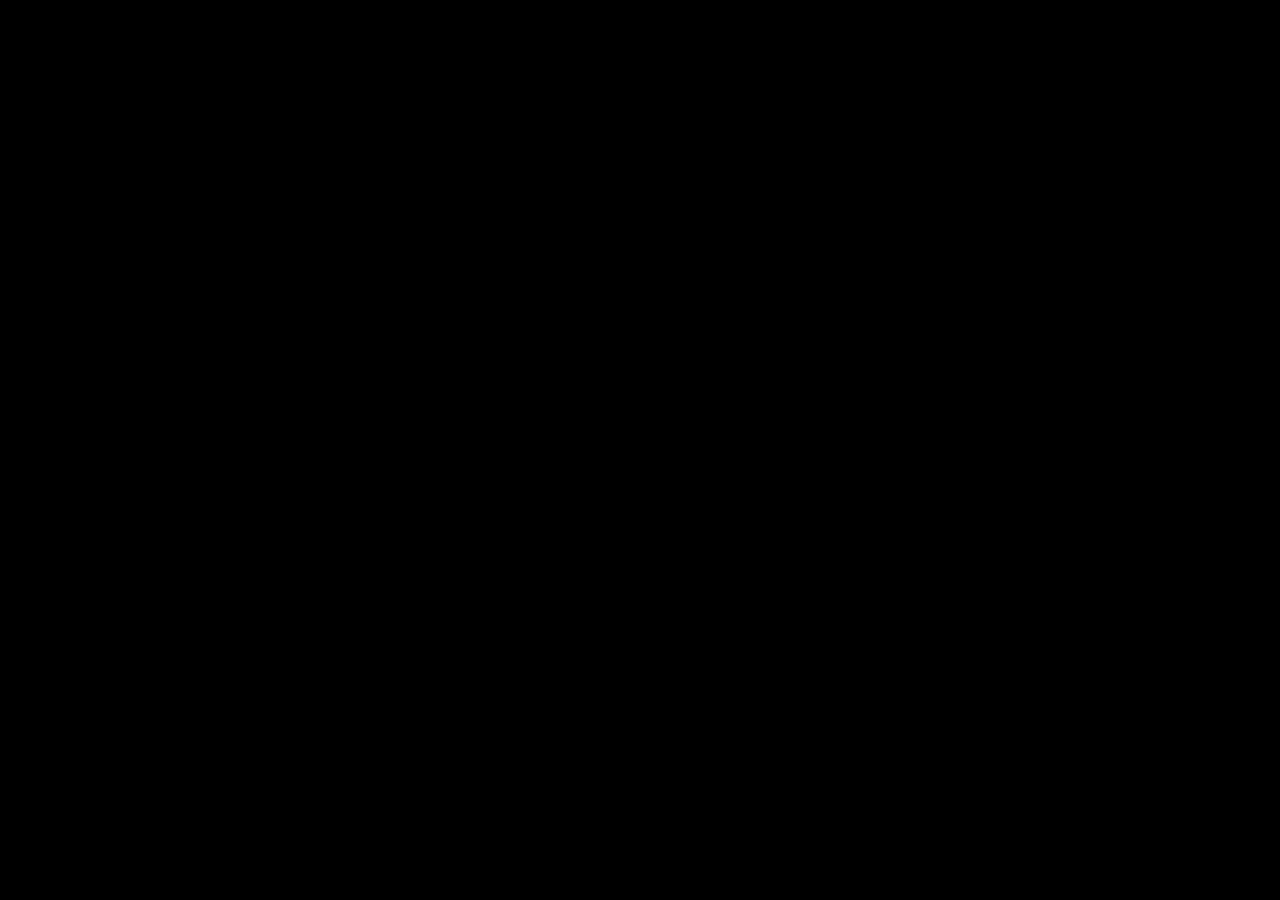
==== public/index.html @ cd84a65a "Skift til Netlify: flyt site til public/ og tilfoej netlify.toml Navneservere bliver hos One.com - k" ====
<!doctype html>
<html lang="da">
<head>
  <meta charset="utf-8" />
  <meta name="viewport" content="width=device-width, initial-scale=1" />
  <title>Nordisk Installation</title>
  <meta name="robots" content="noindex" />
  <style>
    html, body { height: 100%; margin: 0; background: #000; }
  </style>
</head>
<body></body>
</html>
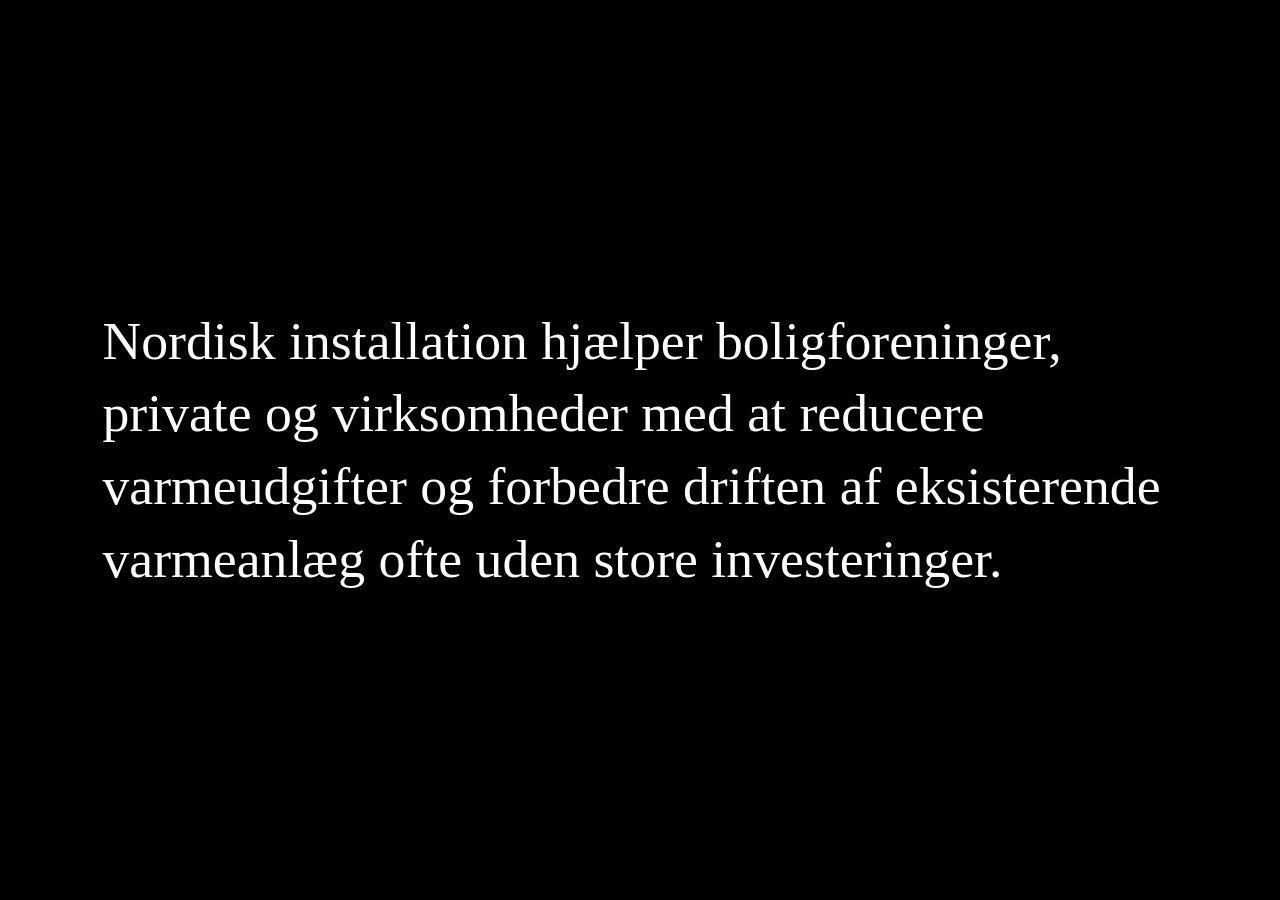
==== commit 510ecb03: "Tilfoej brodtekst i Times New Roman paa sort baggrund Fjernet noindex - siden har nu rigtigt indhold" ====
--- a/public/index.html
+++ b/public/index.html
@@ -4,10 +4,30 @@
   <meta charset="utf-8" />
   <meta name="viewport" content="width=device-width, initial-scale=1" />
   <title>Nordisk Installation</title>
-  <meta name="robots" content="noindex" />
+  <meta name="description" content="Nordisk installation hjælper boligforeninger, private og virksomheder med at reducere varmeudgifter og forbedre driften af eksisterende varmeanlæg." />
   <style>
-    html, body { height: 100%; margin: 0; background: #000; }
+    html, body {
+      height: 100%;
+      margin: 0;
+      background: #000;
+    }
+    body {
+      display: grid;
+      place-items: center;
+      padding: 6vw;
+      box-sizing: border-box;
+    }
+    p {
+      margin: 0;
+      max-width: 20em;
+      color: #fff;
+      font-family: "Times New Roman", Times, serif;
+      font-size: clamp(1.6rem, 4.2vw, 3.4rem);
+      line-height: 1.35;
+    }
   </style>
 </head>
-<body></body>
+<body>
+  <p>Nordisk installation hjælper boligforeninger, private og virksomheder med at reducere varmeudgifter og forbedre driften af eksisterende varmeanlæg ofte uden store investeringer.</p>
+</body>
 </html>
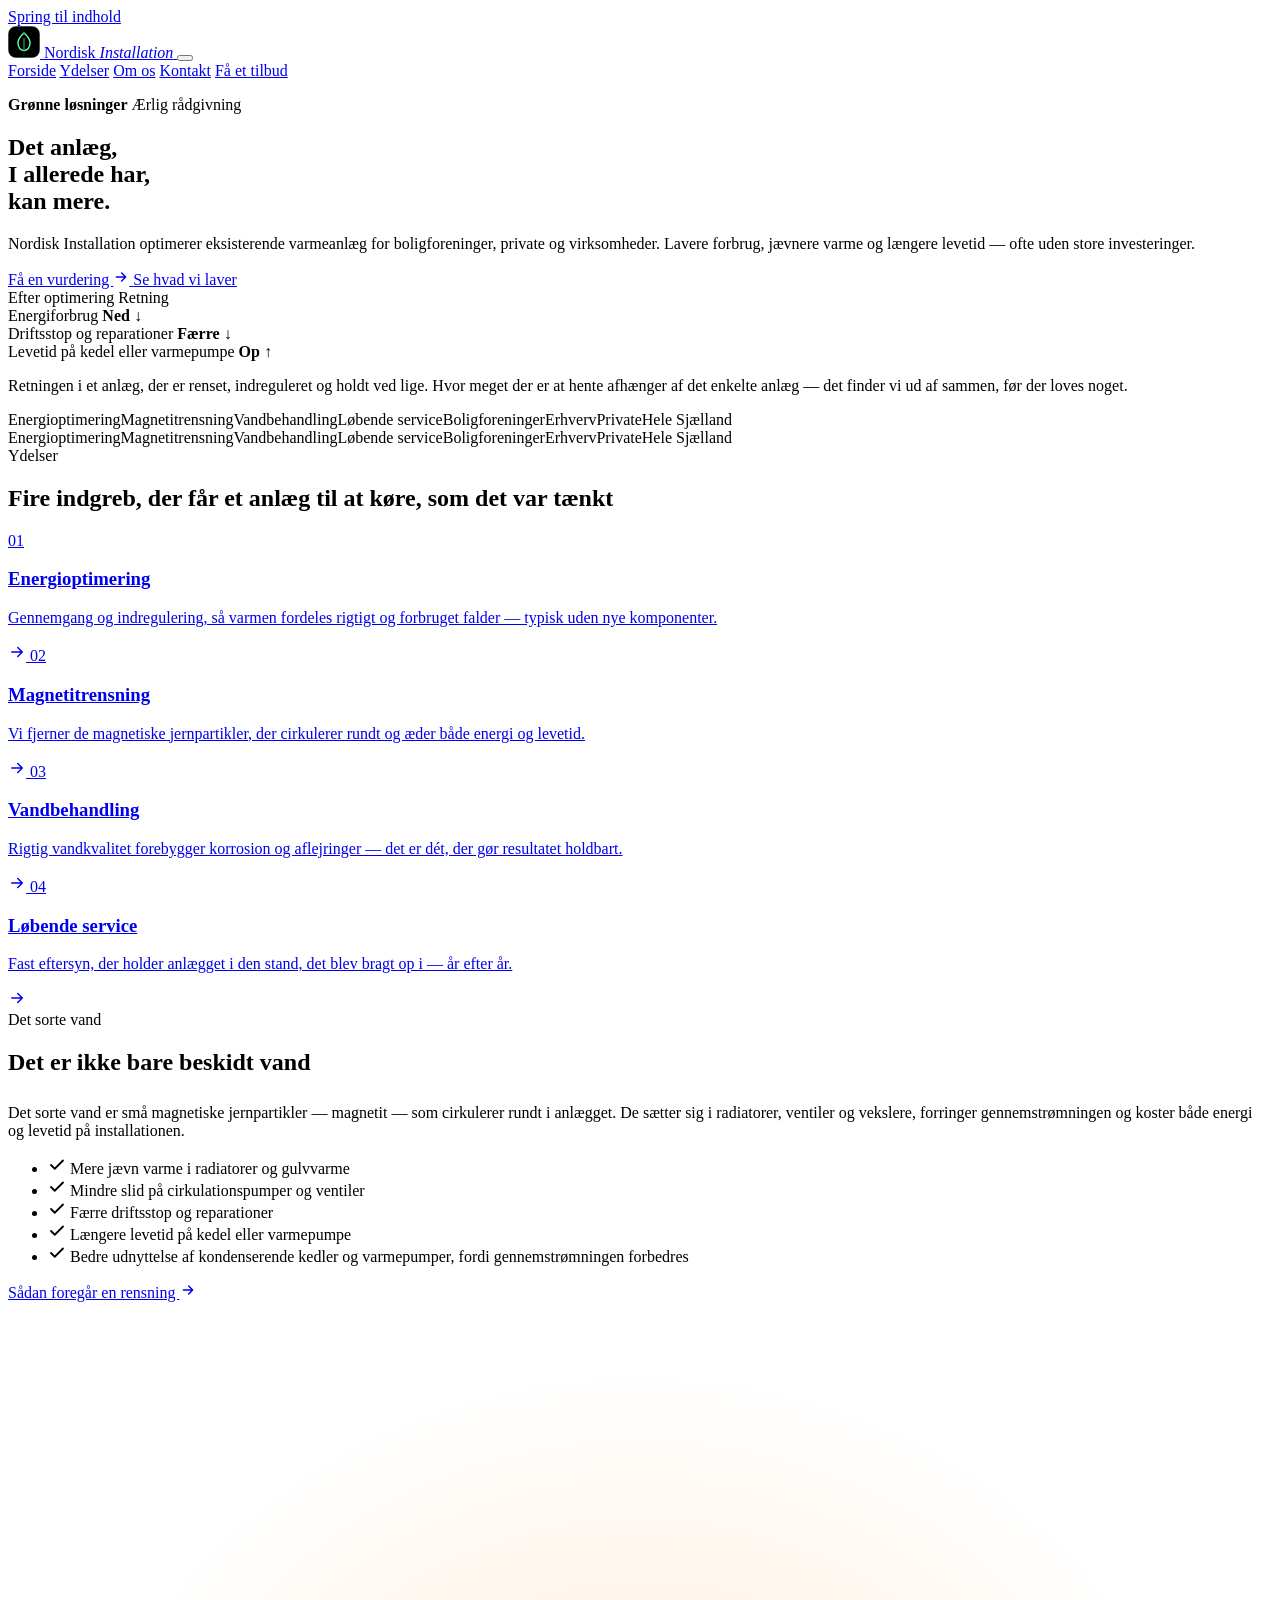
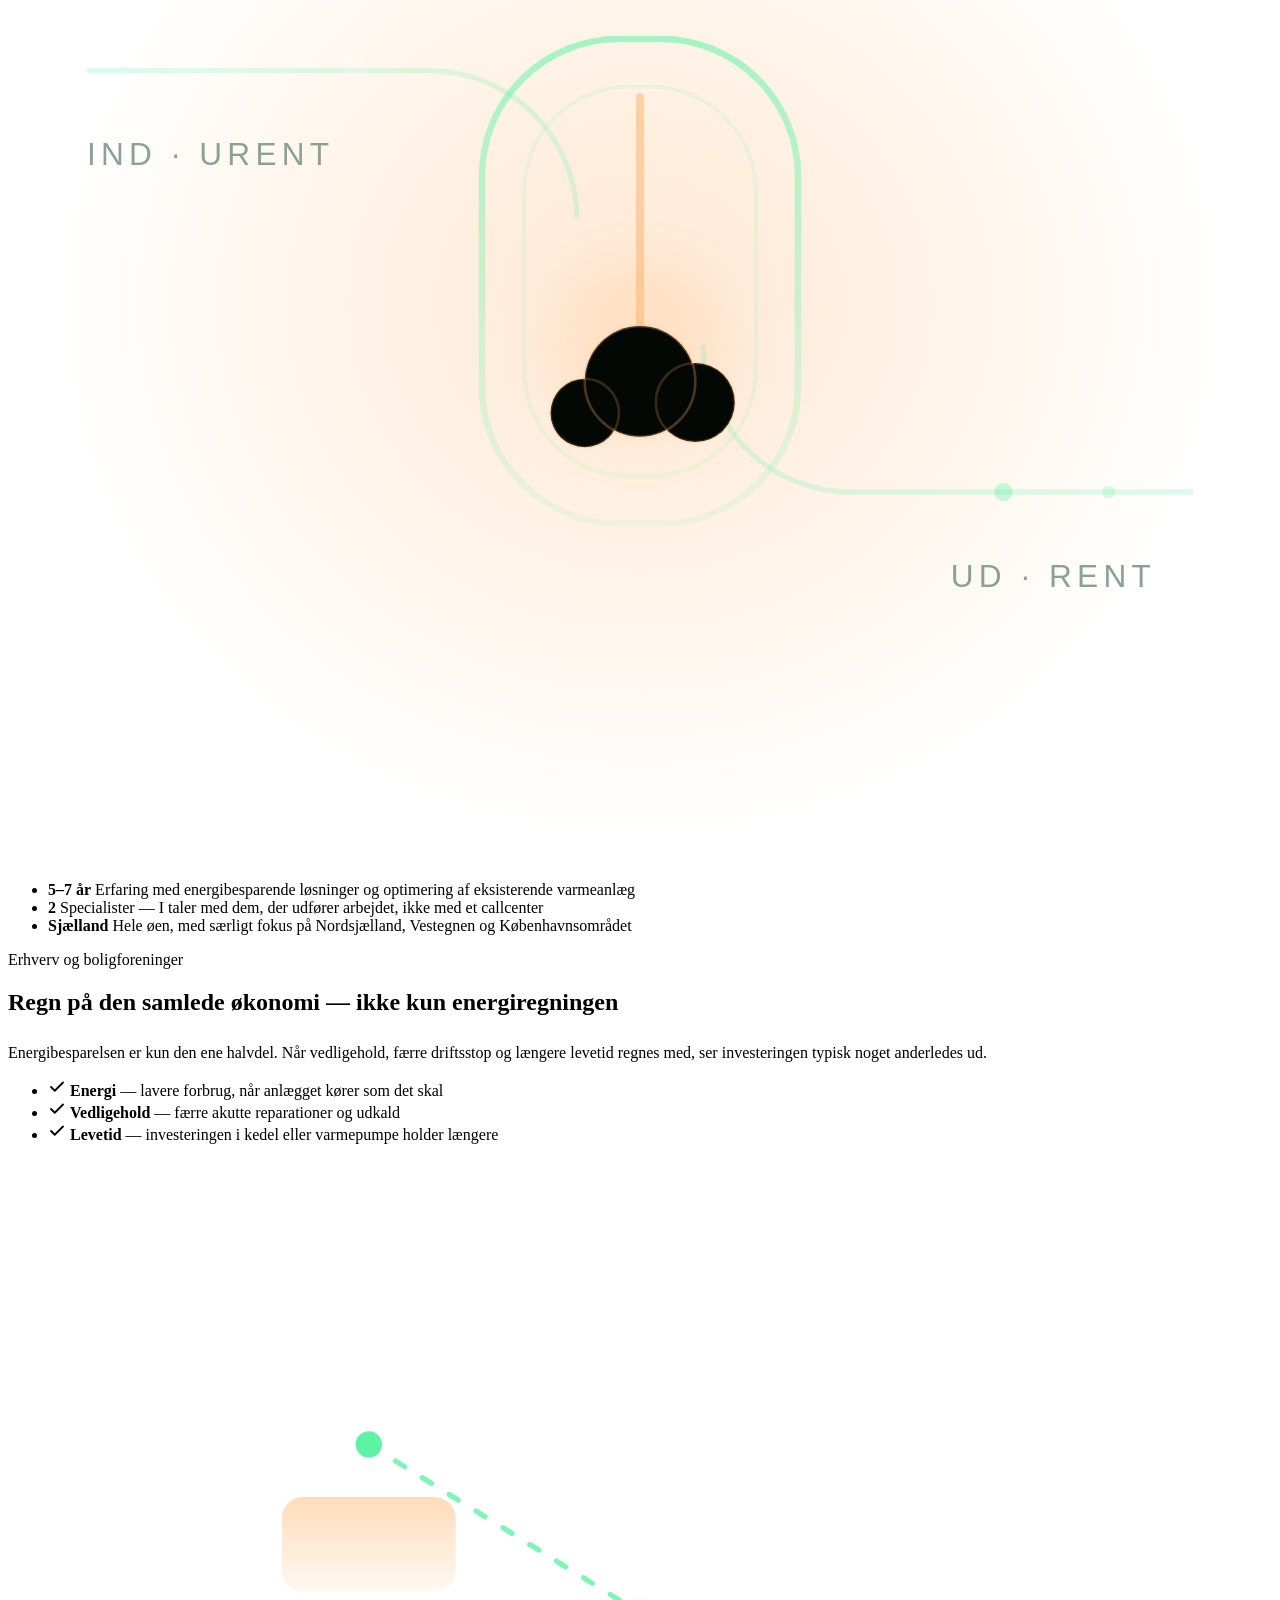
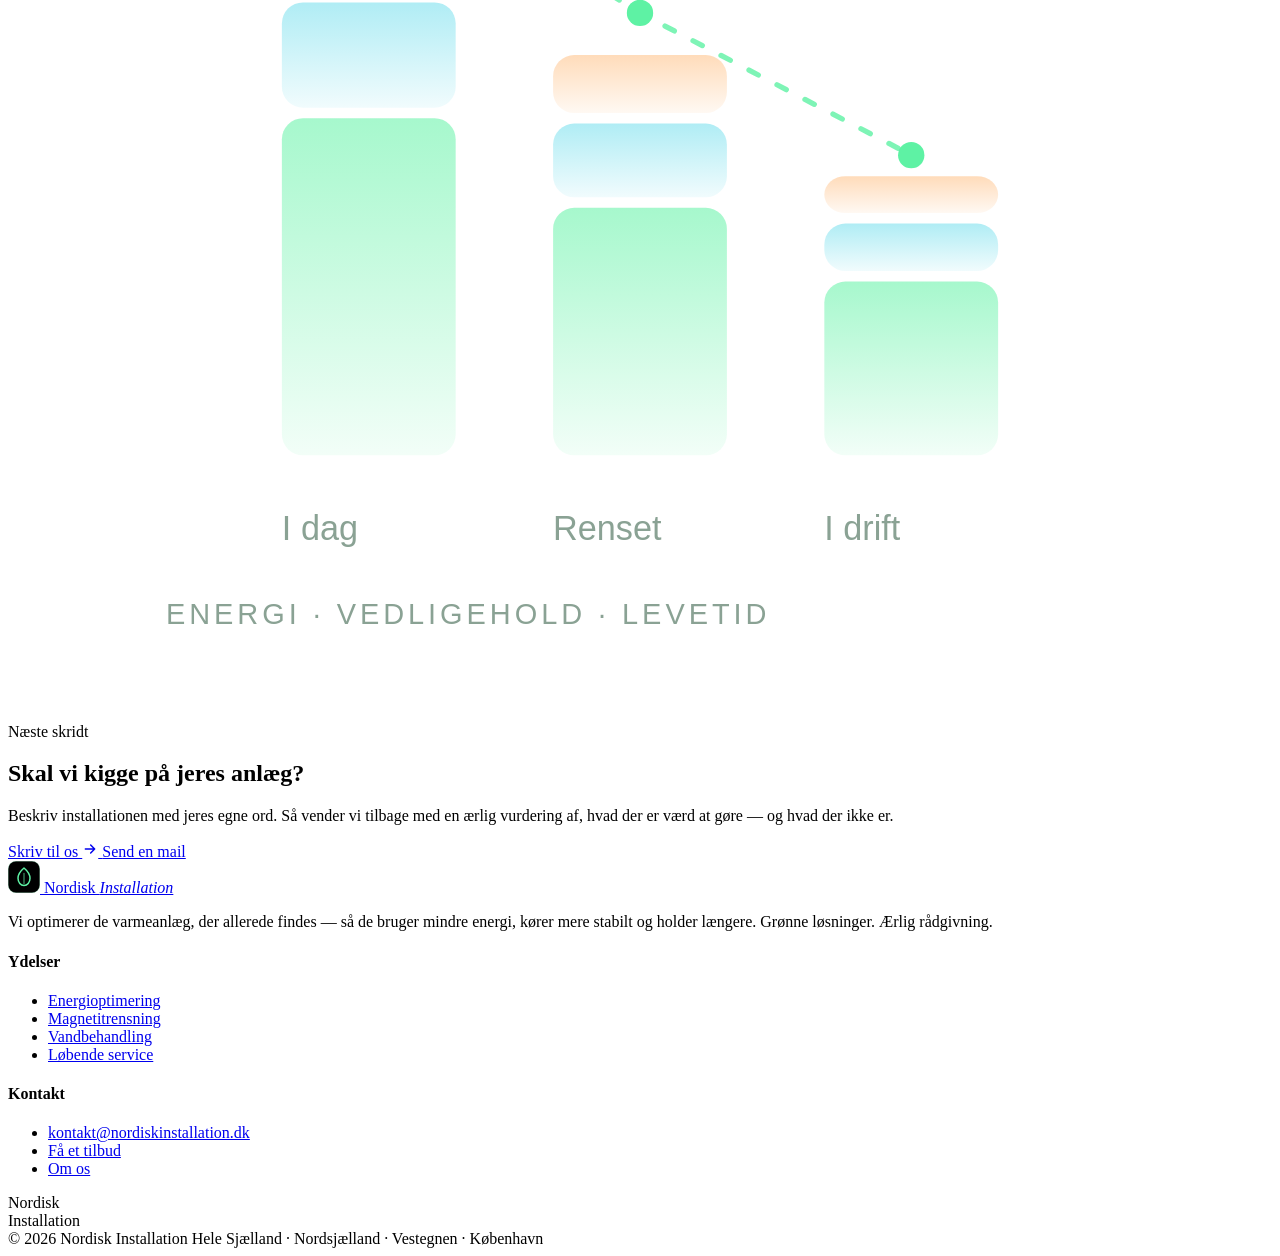
==== commit b5ca5749: "Byg hjemmesiden faerdig: multi-page site med kontaktformular Erstatter placeholder-siden med et faer" ====
--- a/public/index.html
+++ b/public/index.html
@@ -3,31 +3,447 @@
 <head>
   <meta charset="utf-8" />
   <meta name="viewport" content="width=device-width, initial-scale=1" />
-  <title>Nordisk Installation</title>
-  <meta name="description" content="Nordisk installation hjælper boligforeninger, private og virksomheder med at reducere varmeudgifter og forbedre driften af eksisterende varmeanlæg." />
-  <style>
-    html, body {
-      height: 100%;
-      margin: 0;
-      background: #000;
-    }
-    body {
-      display: grid;
-      place-items: center;
-      padding: 6vw;
-      box-sizing: border-box;
-    }
-    p {
-      margin: 0;
-      max-width: 20em;
-      color: #fff;
-      font-family: "Times New Roman", Times, serif;
-      font-size: clamp(1.6rem, 4.2vw, 3.4rem);
-      line-height: 1.35;
-    }
-  </style>
+  <title>Nordisk Installation — energioptimering af varmeanlæg på Sjælland</title>
+  <meta name="description" content="Nordisk Installation optimerer eksisterende varmeanlæg for boligforeninger, private og virksomheder. Lavere varmeudgifter og længere levetid — ofte uden store investeringer." />
+  <link rel="canonical" href="https://nordiskinstallation.dk/" />
+  <link rel="icon" href="/favicon.svg" type="image/svg+xml" />
+  <link rel="preload" href="/assets/fonts/space-grotesk-var.woff2" as="font" type="font/woff2" crossorigin />
+  <link rel="preload" href="/assets/fonts/inter-var.woff2" as="font" type="font/woff2" crossorigin />
+  <link rel="stylesheet" href="/assets/style.css" />
+  <script>document.documentElement.classList.add("js")</script>
+  <meta name="theme-color" content="#040806" />
+  <meta property="og:type" content="website" />
+  <meta property="og:locale" content="da_DK" />
+  <meta property="og:site_name" content="Nordisk Installation" />
+  <meta property="og:title" content="Nordisk Installation — energioptimering af varmeanlæg" />
+  <meta property="og:description" content="Det anlæg, I allerede har, kan mere. Lavere forbrug, jævnere varme og længere levetid." />
+  <meta property="og:url" content="https://nordiskinstallation.dk/" />
 </head>
 <body>
-  <p>Nordisk installation hjælper boligforeninger, private og virksomheder med at reducere varmeudgifter og forbedre driften af eksisterende varmeanlæg ofte uden store investeringer.</p>
+  <a class="skip-link" href="#main">Spring til indhold</a>
+  <div class="progress" aria-hidden="true"></div>
+  <div class="aura" aria-hidden="true"><span></span><span></span><span></span></div>
+
+  <header class="site-header">
+    <div class="container header-inner">
+      <a class="logo" href="/" aria-label="Nordisk Installation — forside">
+        <svg class="logo-mark" width="32" height="32" viewBox="0 0 64 64" aria-hidden="true" focusable="false">
+          <rect width="64" height="64" rx="16" fill="#5ef2a4" fill-opacity=".1"/>
+          <rect x=".5" y=".5" width="63" height="63" rx="15.5" stroke="#5ef2a4" stroke-opacity=".3"/>
+          <path d="M32 14c7.6 6.4 12 13.2 12 20.5C44 43 38.6 49 32 49s-12-6-12-14.5C20 27.2 24.4 20.4 32 14Z" fill="none" stroke="#5ef2a4" stroke-width="3" stroke-linejoin="round"/>
+          <path d="M32 25v20" stroke="#5ef2a4" stroke-opacity=".5" stroke-width="3" stroke-linecap="round"/>
+        </svg>
+        <span>Nordisk <em>Installation</em></span>
+      </a>
+
+      <button class="nav-toggle" type="button" aria-expanded="false" aria-controls="primary-nav" aria-label="Åbn menu">
+        <span></span><span></span><span></span>
+      </button>
+
+      <nav class="nav" id="primary-nav" data-open="false" aria-label="Hovedmenu">
+        <a href="/" aria-current="page">Forside</a>
+        <a href="/ydelser">Ydelser</a>
+        <a href="/om-os">Om os</a>
+        <a href="/kontakt">Kontakt</a>
+        <a class="btn btn--primary btn--sm" href="/kontakt">Få et tilbud</a>
+      </nav>
+    </div>
+  </header>
+
+  <main id="main">
+
+    <!-- ============================================================
+         Første indtryk — påstand, ikke forklaring
+         ============================================================ -->
+    <section class="hero">
+      <div class="container hero-grid">
+        <div class="reveal">
+          <p class="hero-flag"><b>Grønne løsninger</b> Ærlig rådgivning</p>
+          <h1 class="d1 fade-text">Det anlæg,<br />I allerede har,<br />kan mere.</h1>
+          <p class="lead">
+            Nordisk Installation optimerer eksisterende varmeanlæg for boligforeninger,
+            private og virksomheder. Lavere forbrug, jævnere varme og længere levetid —
+            ofte uden store investeringer.
+          </p>
+          <div class="btn-row">
+            <a class="btn btn--primary" href="/kontakt">
+              Få en vurdering
+              <svg width="16" height="16" viewBox="0 0 24 24" fill="none" stroke="currentColor" stroke-width="2.2" stroke-linecap="round" stroke-linejoin="round" aria-hidden="true"><path d="M5 12h14M13 6l6 6-6 6"/></svg>
+            </a>
+            <a class="btn btn--ghost" href="/ydelser">Se hvad vi laver</a>
+          </div>
+        </div>
+
+        <!-- Instrumentpanel — kontrolrum om natten -->
+        <div class="gauge reveal">
+          <div class="gauge-top">
+            <span>Efter optimering</span>
+            <span class="gauge-dot">Retning</span>
+          </div>
+
+          <div class="gauge-rows">
+            <div class="gauge-row">
+              <div class="gauge-row-head"><span>Energiforbrug</span> <b>Ned ↓</b></div>
+              <div class="gauge-bar"><i class="g-acid" style="width: 74%"></i></div>
+            </div>
+            <div class="gauge-row">
+              <div class="gauge-row-head"><span>Driftsstop og reparationer</span> <b>Færre ↓</b></div>
+              <div class="gauge-bar"><i class="g-aqua" style="width: 58%"></i></div>
+            </div>
+            <div class="gauge-row">
+              <div class="gauge-row-head"><span>Levetid på kedel eller varmepumpe</span> <b>Op ↑</b></div>
+              <div class="gauge-bar"><i class="g-ember" style="width: 86%"></i></div>
+            </div>
+          </div>
+
+          <p class="gauge-foot">
+            Retningen i et anlæg, der er renset, indreguleret og holdt ved lige.
+            Hvor meget der er at hente afhænger af det enkelte anlæg — det finder vi
+            ud af sammen, før der loves noget.
+          </p>
+        </div>
+      </div>
+    </section>
+
+    <!-- ============ Bånd ============ -->
+    <div class="marquee" aria-hidden="true">
+      <div class="marquee-track">
+        <div>
+          <span>Energioptimering</span><span>Magnetitrensning</span><span>Vandbehandling</span><span>Løbende service</span><span>Boligforeninger</span><span>Erhverv</span><span>Private</span><span>Hele Sjælland</span>
+        </div>
+        <div>
+          <span>Energioptimering</span><span>Magnetitrensning</span><span>Vandbehandling</span><span>Løbende service</span><span>Boligforeninger</span><span>Erhverv</span><span>Private</span><span>Hele Sjælland</span>
+        </div>
+      </div>
+    </div>
+
+    <!-- ============================================================
+         Genkendelse — hvad vi rent faktisk laver
+         ============================================================ -->
+    <section class="section">
+      <div class="container">
+        <div class="section-head reveal">
+          <span class="eyebrow">Ydelser</span>
+          <h2 class="d2 fade-text">Fire indgreb, der får et anlæg til at køre, som det var tænkt</h2>
+        </div>
+
+        <div class="ledger">
+          <a class="ledger-row reveal" href="/ydelser#energioptimering">
+            <span class="ledger-no">01</span>
+            <div class="ledger-body">
+              <h3>Energioptimering</h3>
+              <p>Gennemgang og indregulering, så varmen fordeles rigtigt og forbruget falder — typisk uden nye komponenter.</p>
+            </div>
+            <span class="ledger-go" aria-hidden="true">
+              <svg width="18" height="18" viewBox="0 0 24 24" fill="none" stroke="currentColor" stroke-width="2" stroke-linecap="round" stroke-linejoin="round"><path d="M5 12h14M13 6l6 6-6 6"/></svg>
+            </span>
+          </a>
+
+          <a class="ledger-row reveal" data-hue="ember" href="/ydelser#magnetitrensning">
+            <span class="ledger-no">02</span>
+            <div class="ledger-body">
+              <h3>Magnetitrensning</h3>
+              <p>Vi fjerner de magnetiske jernpartikler, der cirkulerer rundt og æder både energi og levetid.</p>
+            </div>
+            <span class="ledger-go" aria-hidden="true">
+              <svg width="18" height="18" viewBox="0 0 24 24" fill="none" stroke="currentColor" stroke-width="2" stroke-linecap="round" stroke-linejoin="round"><path d="M5 12h14M13 6l6 6-6 6"/></svg>
+            </span>
+          </a>
+
+          <a class="ledger-row reveal" data-hue="aqua" href="/ydelser#vandbehandling">
+            <span class="ledger-no">03</span>
+            <div class="ledger-body">
+              <h3>Vandbehandling</h3>
+              <p>Rigtig vandkvalitet forebygger korrosion og aflejringer — det er dét, der gør resultatet holdbart.</p>
+            </div>
+            <span class="ledger-go" aria-hidden="true">
+              <svg width="18" height="18" viewBox="0 0 24 24" fill="none" stroke="currentColor" stroke-width="2" stroke-linecap="round" stroke-linejoin="round"><path d="M5 12h14M13 6l6 6-6 6"/></svg>
+            </span>
+          </a>
+
+          <a class="ledger-row reveal" href="/ydelser#service">
+            <span class="ledger-no">04</span>
+            <div class="ledger-body">
+              <h3>Løbende service</h3>
+              <p>Fast eftersyn, der holder anlægget i den stand, det blev bragt op i — år efter år.</p>
+            </div>
+            <span class="ledger-go" aria-hidden="true">
+              <svg width="18" height="18" viewBox="0 0 24 24" fill="none" stroke="currentColor" stroke-width="2" stroke-linecap="round" stroke-linejoin="round"><path d="M5 12h14M13 6l6 6-6 6"/></svg>
+            </span>
+          </a>
+        </div>
+      </div>
+    </section>
+
+    <!-- ============================================================
+         Den ubehagelige sandhed — gør problemet konkret
+         ============================================================ -->
+    <section class="section">
+      <div class="container split">
+        <div class="reveal">
+          <span class="eyebrow">Det sorte vand</span>
+          <h2 class="d2 fade-text">Det er ikke bare beskidt vand</h2>
+          <p class="lead" style="margin-top: 1.75rem;">
+            Det sorte vand er små magnetiske jernpartikler — magnetit — som cirkulerer rundt
+            i anlægget. De sætter sig i radiatorer, ventiler og vekslere, forringer
+            gennemstrømningen og koster både energi og levetid på installationen.
+          </p>
+          <ul class="checklist">
+            <li>
+              <svg width="18" height="18" viewBox="0 0 24 24" fill="none" stroke="currentColor" stroke-width="2.4" stroke-linecap="round" stroke-linejoin="round" aria-hidden="true"><path d="m4 12 5 5L20 6"/></svg>
+              <span>Mere jævn varme i radiatorer og gulvvarme</span>
+            </li>
+            <li>
+              <svg width="18" height="18" viewBox="0 0 24 24" fill="none" stroke="currentColor" stroke-width="2.4" stroke-linecap="round" stroke-linejoin="round" aria-hidden="true"><path d="m4 12 5 5L20 6"/></svg>
+              <span>Mindre slid på cirkulationspumper og ventiler</span>
+            </li>
+            <li>
+              <svg width="18" height="18" viewBox="0 0 24 24" fill="none" stroke="currentColor" stroke-width="2.4" stroke-linecap="round" stroke-linejoin="round" aria-hidden="true"><path d="m4 12 5 5L20 6"/></svg>
+              <span>Færre driftsstop og reparationer</span>
+            </li>
+            <li>
+              <svg width="18" height="18" viewBox="0 0 24 24" fill="none" stroke="currentColor" stroke-width="2.4" stroke-linecap="round" stroke-linejoin="round" aria-hidden="true"><path d="m4 12 5 5L20 6"/></svg>
+              <span>Længere levetid på kedel eller varmepumpe</span>
+            </li>
+            <li>
+              <svg width="18" height="18" viewBox="0 0 24 24" fill="none" stroke="currentColor" stroke-width="2.4" stroke-linecap="round" stroke-linejoin="round" aria-hidden="true"><path d="m4 12 5 5L20 6"/></svg>
+              <span>Bedre udnyttelse af kondenserende kedler og varmepumper, fordi gennemstrømningen forbedres</span>
+            </li>
+          </ul>
+          <div class="btn-row">
+            <a class="btn btn--ghost" href="/ydelser#magnetitrensning">
+              Sådan foregår en rensning
+              <svg width="16" height="16" viewBox="0 0 24 24" fill="none" stroke="currentColor" stroke-width="2.2" stroke-linecap="round" stroke-linejoin="round" aria-hidden="true"><path d="M5 12h14M13 6l6 6-6 6"/></svg>
+            </a>
+          </div>
+        </div>
+
+        <div class="split-media reveal" aria-hidden="true">
+          <svg viewBox="0 0 480 440" fill="none" role="presentation">
+            <defs>
+              <radialGradient id="pull" cx="50%" cy="52%" r="46%">
+                <stop offset="0%" stop-color="#ffb066" stop-opacity=".3"/>
+                <stop offset="100%" stop-color="#ffb066" stop-opacity="0"/>
+              </radialGradient>
+              <linearGradient id="tube" x1="0" y1="0" x2="0" y2="1">
+                <stop offset="0%" stop-color="#5ef2a4" stop-opacity=".55"/>
+                <stop offset="100%" stop-color="#5ef2a4" stop-opacity=".1"/>
+              </linearGradient>
+              <filter id="soft" x="-60%" y="-60%" width="220%" height="220%">
+                <feGaussianBlur stdDeviation="9"/>
+              </filter>
+            </defs>
+
+            <rect width="480" height="440" fill="url(#pull)"/>
+
+            <!-- kredsløbet ind og ud -->
+            <path d="M30 140h130a56 56 0 0 1 56 56v0" stroke="#5ef2a4" stroke-opacity=".22" stroke-width="2"/>
+            <path d="M450 300H320a56 56 0 0 1-56-56v0" stroke="#5ef2a4" stroke-opacity=".22" stroke-width="2"/>
+
+            <!-- filterhuset -->
+            <rect x="180" y="128" width="120" height="184" rx="52" stroke="url(#tube)" stroke-width="2.5"/>
+            <rect x="196" y="146" width="88" height="148" rx="40" stroke="#5ef2a4" stroke-opacity=".12" stroke-width="1.5"/>
+
+            <!-- magnetstaven -->
+            <path d="M240 150v92" stroke="#ffb066" stroke-opacity=".5" stroke-width="3" stroke-linecap="round"/>
+            <circle cx="240" cy="248" r="34" fill="#ffb066" fill-opacity=".14" filter="url(#soft)"/>
+
+            <!-- opsamlet magnetit -->
+            <circle cx="240" cy="258" r="21" fill="#030805"/>
+            <circle cx="219" cy="270" r="13" fill="#030805"/>
+            <circle cx="261" cy="266" r="15" fill="#030805"/>
+            <circle cx="240" cy="258" r="21" stroke="#ffb066" stroke-opacity=".28"/>
+            <circle cx="219" cy="270" r="13" stroke="#ffb066" stroke-opacity=".2"/>
+            <circle cx="261" cy="266" r="15" stroke="#ffb066" stroke-opacity=".2"/>
+
+            <!-- partikler på vej ind -->
+            <circle cx="132" cy="140" r="4.5" fill="#ffffff" fill-opacity=".2"/>
+            <circle cx="86"  cy="140" r="3"   fill="#ffffff" fill-opacity=".13"/>
+            <circle cx="378" cy="300" r="3.5" fill="#5ef2a4" fill-opacity=".35"/>
+            <circle cx="418" cy="300" r="2.5" fill="#5ef2a4" fill-opacity=".22"/>
+
+            <!-- rent vand ud -->
+            <path d="M264 244h0" stroke="#5ef2a4"/>
+            <text x="30" y="176" fill="#8aa294" font-family="Space Grotesk, sans-serif" font-size="12" letter-spacing="2">IND · URENT</text>
+            <text x="358" y="336" fill="#8aa294" font-family="Space Grotesk, sans-serif" font-size="12" letter-spacing="2">UD · RENT</text>
+          </svg>
+        </div>
+      </div>
+    </section>
+
+    <!-- ============================================================
+         Bevis — hvem vi er, i tal
+         ============================================================ -->
+    <section class="section--tight">
+      <div class="container">
+        <ul class="figures reveal">
+          <li>
+            <b>5–7 år</b>
+            <span>Erfaring med energibesparende løsninger og optimering af eksisterende varmeanlæg</span>
+          </li>
+          <li>
+            <b>2</b>
+            <span>Specialister — I taler med dem, der udfører arbejdet, ikke med et callcenter</span>
+          </li>
+          <li>
+            <b>Sjælland</b>
+            <span>Hele øen, med særligt fokus på Nordsjælland, Vestegnen og Københavnsområdet</span>
+          </li>
+        </ul>
+      </div>
+    </section>
+
+    <!-- ============================================================
+         Tillid — argumentet til dem der regner
+         ============================================================ -->
+    <section class="section">
+      <div class="container split split--reverse">
+        <div class="reveal">
+          <span class="eyebrow">Erhverv og boligforeninger</span>
+          <h2 class="d2 fade-text">Regn på den samlede økonomi — ikke kun energiregningen</h2>
+          <p class="lead" style="margin-top: 1.75rem;">
+            Energibesparelsen er kun den ene halvdel. Når vedligehold, færre driftsstop og
+            længere levetid regnes med, ser investeringen typisk noget anderledes ud.
+          </p>
+          <ul class="checklist">
+            <li>
+              <svg width="18" height="18" viewBox="0 0 24 24" fill="none" stroke="currentColor" stroke-width="2.4" stroke-linecap="round" stroke-linejoin="round" aria-hidden="true"><path d="m4 12 5 5L20 6"/></svg>
+              <span><strong>Energi</strong> — lavere forbrug, når anlægget kører som det skal</span>
+            </li>
+            <li>
+              <svg width="18" height="18" viewBox="0 0 24 24" fill="none" stroke="currentColor" stroke-width="2.4" stroke-linecap="round" stroke-linejoin="round" aria-hidden="true"><path d="m4 12 5 5L20 6"/></svg>
+              <span><strong>Vedligehold</strong> — færre akutte reparationer og udkald</span>
+            </li>
+            <li>
+              <svg width="18" height="18" viewBox="0 0 24 24" fill="none" stroke="currentColor" stroke-width="2.4" stroke-linecap="round" stroke-linejoin="round" aria-hidden="true"><path d="m4 12 5 5L20 6"/></svg>
+              <span><strong>Levetid</strong> — investeringen i kedel eller varmepumpe holder længere</span>
+            </li>
+          </ul>
+        </div>
+
+        <div class="split-media reveal" aria-hidden="true">
+          <svg viewBox="0 0 480 440" fill="none" role="presentation">
+            <defs>
+              <linearGradient id="b1" x1="0" y1="1" x2="0" y2="0">
+                <stop offset="0%" stop-color="#5ef2a4" stop-opacity=".08"/>
+                <stop offset="100%" stop-color="#5ef2a4" stop-opacity=".55"/>
+              </linearGradient>
+              <linearGradient id="b2" x1="0" y1="1" x2="0" y2="0">
+                <stop offset="0%" stop-color="#4fd6e8" stop-opacity=".08"/>
+                <stop offset="100%" stop-color="#4fd6e8" stop-opacity=".45"/>
+              </linearGradient>
+              <linearGradient id="b3" x1="0" y1="1" x2="0" y2="0">
+                <stop offset="0%" stop-color="#ffb066" stop-opacity=".08"/>
+                <stop offset="100%" stop-color="#ffb066" stop-opacity=".45"/>
+              </linearGradient>
+            </defs>
+
+            <!-- gitterlinjer -->
+            <path d="M60 340h360M60 260h360M60 180h360" stroke="#ffffff" stroke-opacity=".05"/>
+            <path d="M60 340V96" stroke="#ffffff" stroke-opacity=".08"/>
+
+            <!-- stablede søjler: energi + vedligehold + levetid -->
+            <rect x="104" y="212" width="66" height="128" rx="8" fill="url(#b1)"/>
+            <rect x="104" y="168" width="66" height="40"  rx="8" fill="url(#b2)"/>
+            <rect x="104" y="128" width="66" height="36"  rx="8" fill="url(#b3)"/>
+
+            <rect x="207" y="246" width="66" height="94" rx="8" fill="url(#b1)"/>
+            <rect x="207" y="214" width="66" height="28" rx="8" fill="url(#b2)"/>
+            <rect x="207" y="188" width="66" height="22" rx="8" fill="url(#b3)"/>
+
+            <rect x="310" y="274" width="66" height="66" rx="8" fill="url(#b1)"/>
+            <rect x="310" y="252" width="66" height="18" rx="8" fill="url(#b2)"/>
+            <rect x="310" y="234" width="66" height="14" rx="8" fill="url(#b3)"/>
+
+            <!-- den faldende samlede omkostning -->
+            <path d="M137 108 240 172l103 54" stroke="#5ef2a4" stroke-width="2" stroke-linecap="round" stroke-dasharray="4 8" stroke-opacity=".8"/>
+            <circle cx="137" cy="108" r="5" fill="#5ef2a4"/>
+            <circle cx="240" cy="172" r="5" fill="#5ef2a4"/>
+            <circle cx="343" cy="226" r="5" fill="#5ef2a4"/>
+
+            <text x="104" y="372" fill="#8aa294" font-family="Space Grotesk, sans-serif" font-size="13">I dag</text>
+            <text x="207" y="372" fill="#8aa294" font-family="Space Grotesk, sans-serif" font-size="13">Renset</text>
+            <text x="310" y="372" fill="#8aa294" font-family="Space Grotesk, sans-serif" font-size="13">I drift</text>
+
+            <text x="60" y="404" fill="#8aa294" font-family="Space Grotesk, sans-serif" font-size="11" letter-spacing="1.5">ENERGI · VEDLIGEHOLD · LEVETID</text>
+          </svg>
+        </div>
+      </div>
+    </section>
+
+    <!-- ============================================================
+         Invitation — det oplagte næste skridt
+         ============================================================ -->
+    <section class="section--tight">
+      <div class="container">
+        <div class="cta reveal">
+          <span class="eyebrow" style="justify-content: center;">Næste skridt</span>
+          <h2 class="d2 fade-text">Skal vi kigge på jeres anlæg?</h2>
+          <p>
+            Beskriv installationen med jeres egne ord. Så vender vi tilbage med en ærlig
+            vurdering af, hvad der er værd at gøre — og hvad der ikke er.
+          </p>
+          <div class="btn-row">
+            <a class="btn btn--primary" href="/kontakt">
+              Skriv til os
+              <svg width="16" height="16" viewBox="0 0 24 24" fill="none" stroke="currentColor" stroke-width="2.2" stroke-linecap="round" stroke-linejoin="round" aria-hidden="true"><path d="M5 12h14M13 6l6 6-6 6"/></svg>
+            </a>
+            <a class="btn btn--ghost" href="mailto:kontakt@nordiskinstallation.dk">Send en mail</a>
+          </div>
+        </div>
+      </div>
+    </section>
+
+  </main>
+
+  <footer class="site-footer">
+    <div class="container">
+      <div class="footer-grid">
+        <div>
+          <a class="logo" href="/">
+            <svg class="logo-mark" width="32" height="32" viewBox="0 0 64 64" aria-hidden="true" focusable="false">
+              <rect width="64" height="64" rx="16" fill="#5ef2a4" fill-opacity=".1"/>
+              <rect x=".5" y=".5" width="63" height="63" rx="15.5" stroke="#5ef2a4" stroke-opacity=".3"/>
+              <path d="M32 14c7.6 6.4 12 13.2 12 20.5C44 43 38.6 49 32 49s-12-6-12-14.5C20 27.2 24.4 20.4 32 14Z" fill="none" stroke="#5ef2a4" stroke-width="3" stroke-linejoin="round"/>
+              <path d="M32 25v20" stroke="#5ef2a4" stroke-opacity=".5" stroke-width="3" stroke-linecap="round"/>
+            </svg>
+            <span>Nordisk <em>Installation</em></span>
+          </a>
+          <p>
+            Vi optimerer de varmeanlæg, der allerede findes — så de bruger mindre energi,
+            kører mere stabilt og holder længere. Grønne løsninger. Ærlig rådgivning.
+          </p>
+        </div>
+
+        <div>
+          <h4>Ydelser</h4>
+          <ul>
+            <li><a href="/ydelser#energioptimering">Energioptimering</a></li>
+            <li><a href="/ydelser#magnetitrensning">Magnetitrensning</a></li>
+            <li><a href="/ydelser#vandbehandling">Vandbehandling</a></li>
+            <li><a href="/ydelser#service">Løbende service</a></li>
+          </ul>
+        </div>
+
+        <div>
+          <h4>Kontakt</h4>
+          <ul>
+            <li><a href="mailto:kontakt@nordiskinstallation.dk">kontakt@nordiskinstallation.dk</a></li>
+            <li><a href="/kontakt">Få et tilbud</a></li>
+            <li><a href="/om-os">Om os</a></li>
+          </ul>
+        </div>
+      </div>
+
+      <div class="footer-word" aria-hidden="true">Nordisk<br />Installation</div>
+
+      <div class="footer-bottom">
+        <span>© 2026 Nordisk Installation</span>
+        <span>Hele Sjælland · Nordsjælland · Vestegnen · København</span>
+      </div>
+    </div>
+  </footer>
+
+  <script src="/assets/app.js" defer></script>
 </body>
 </html>
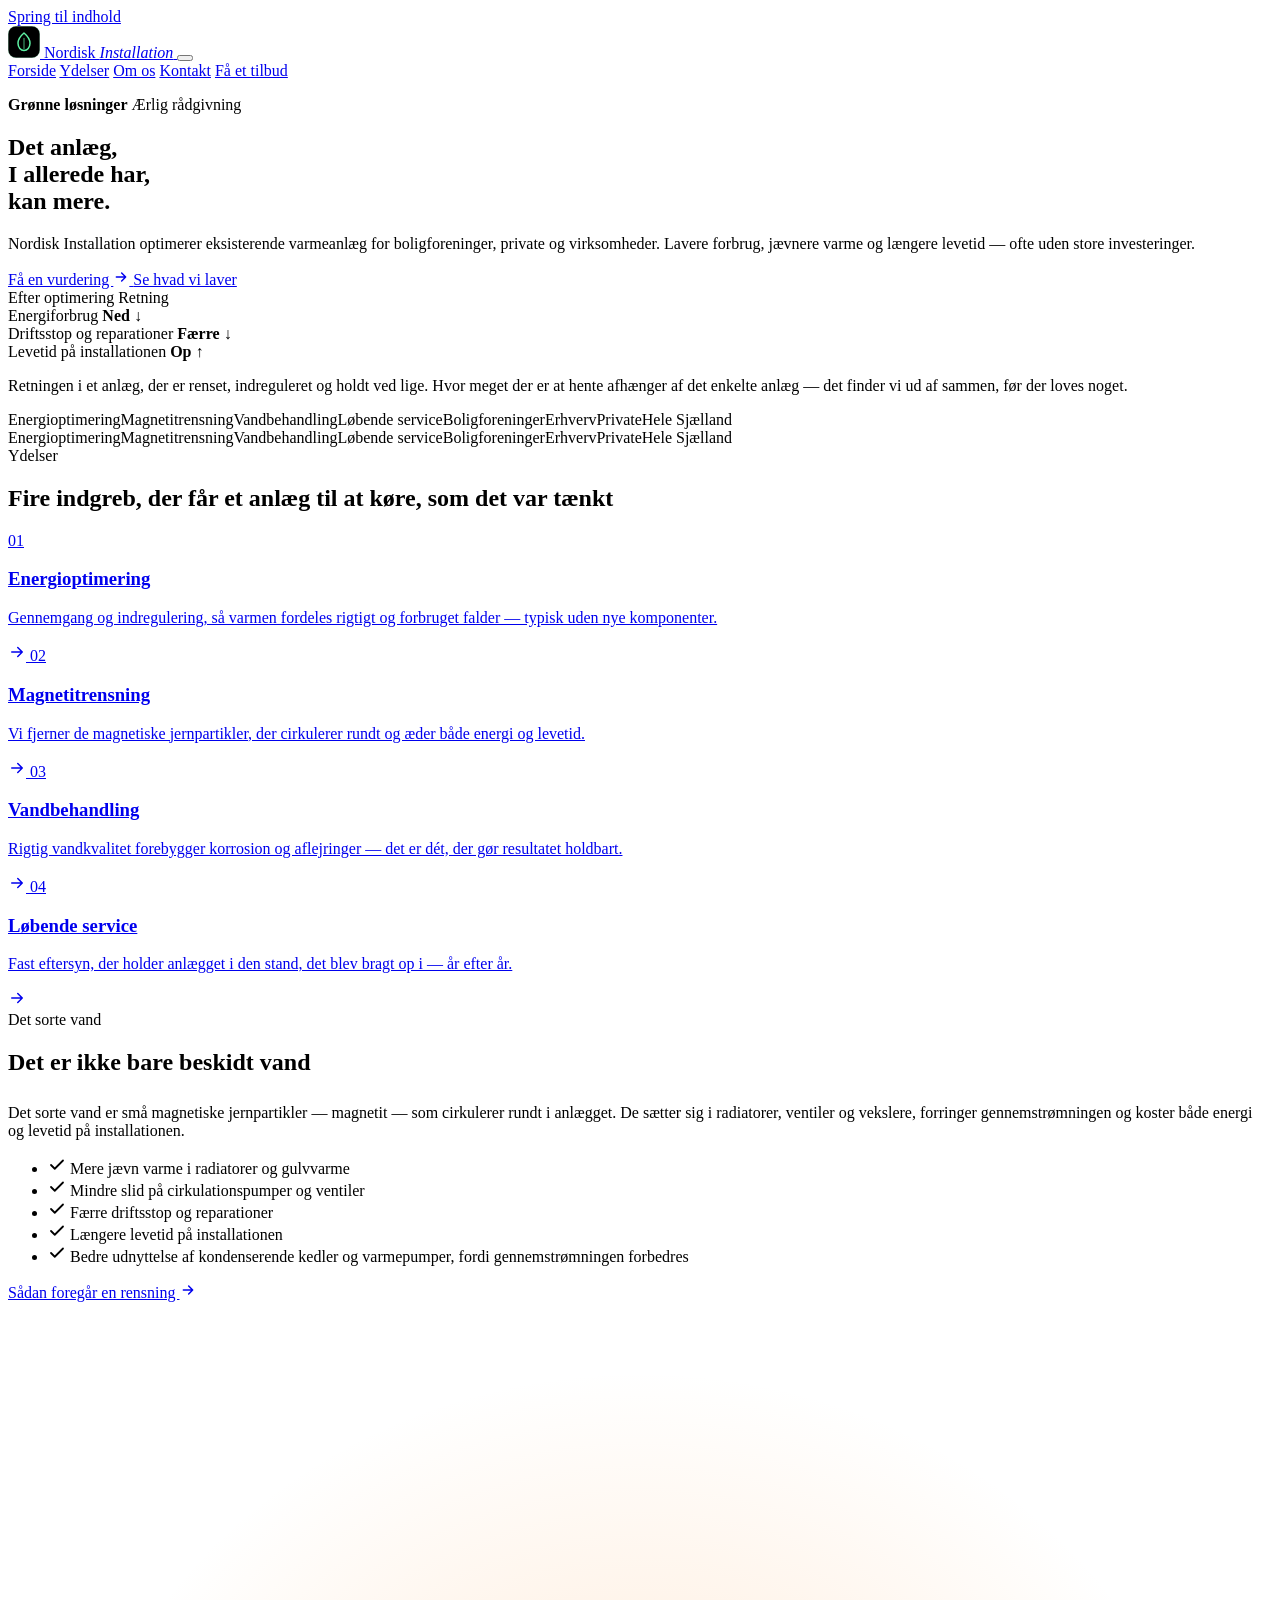
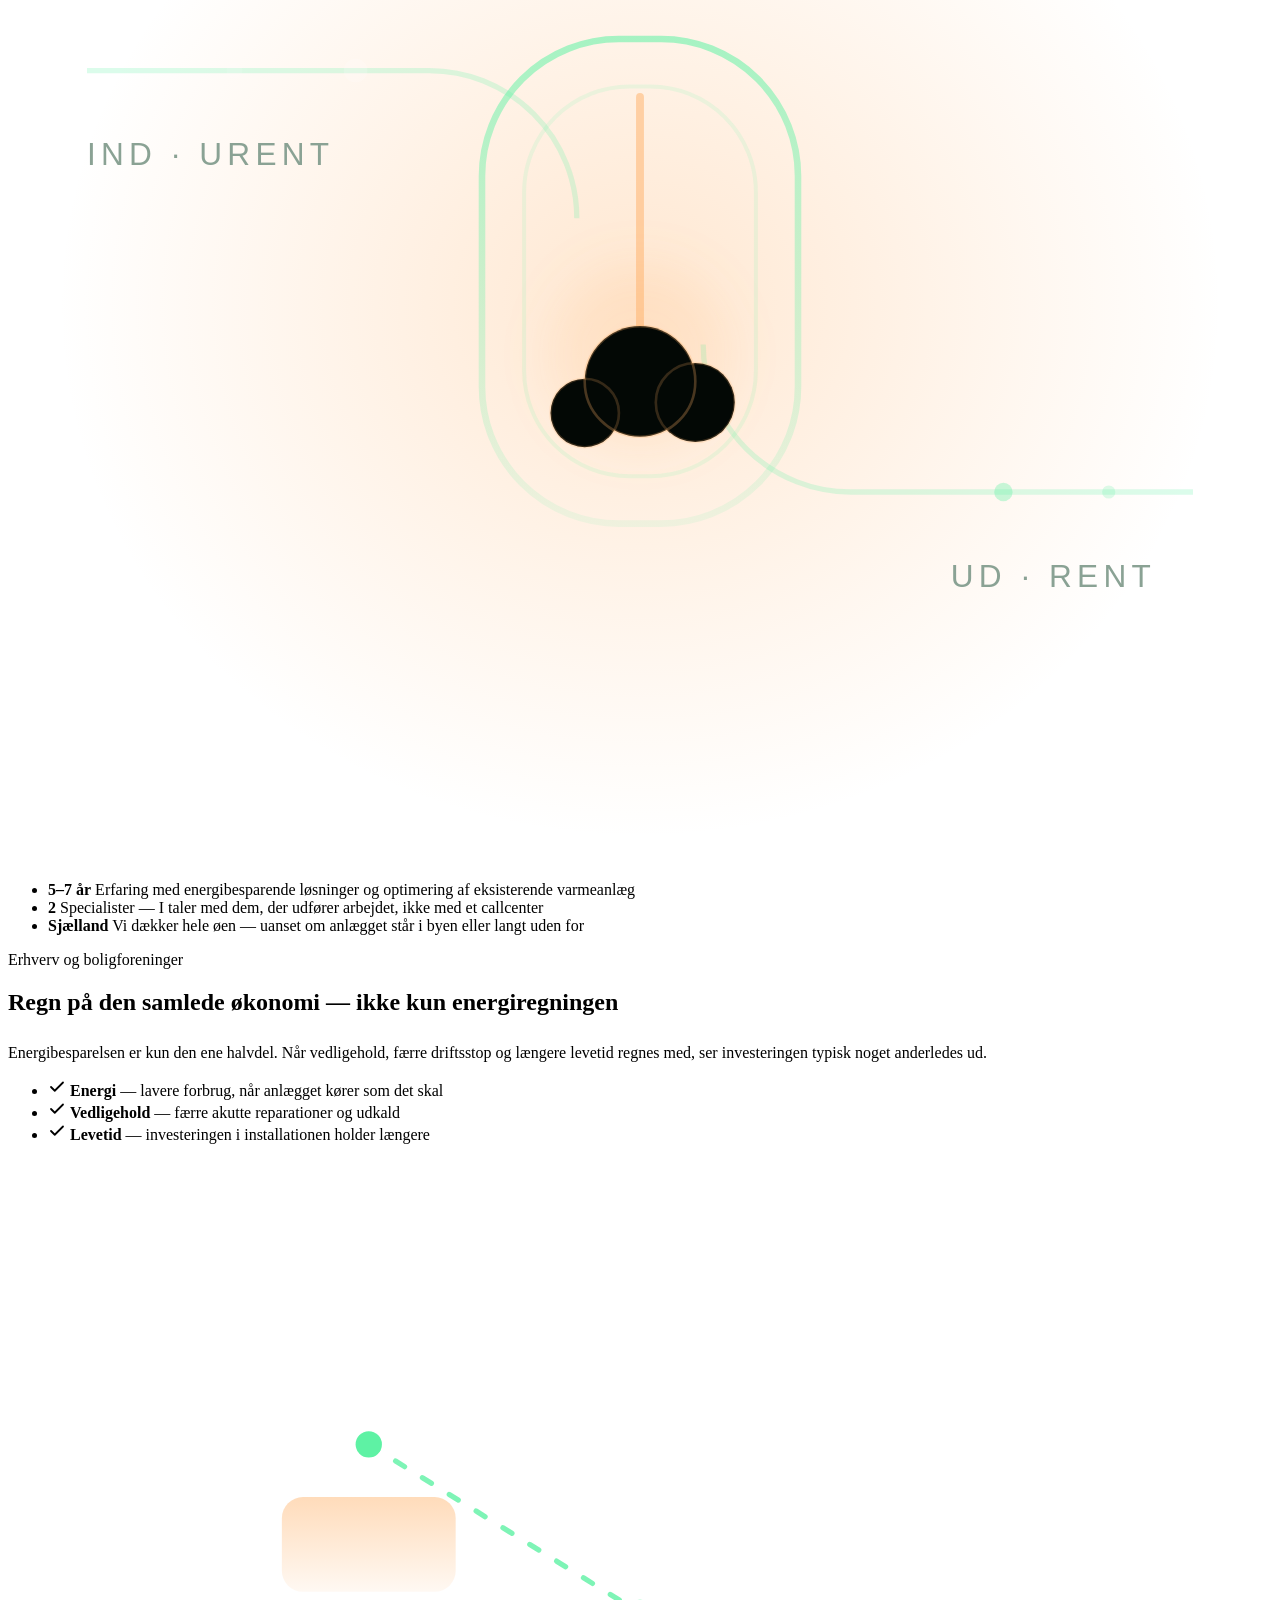
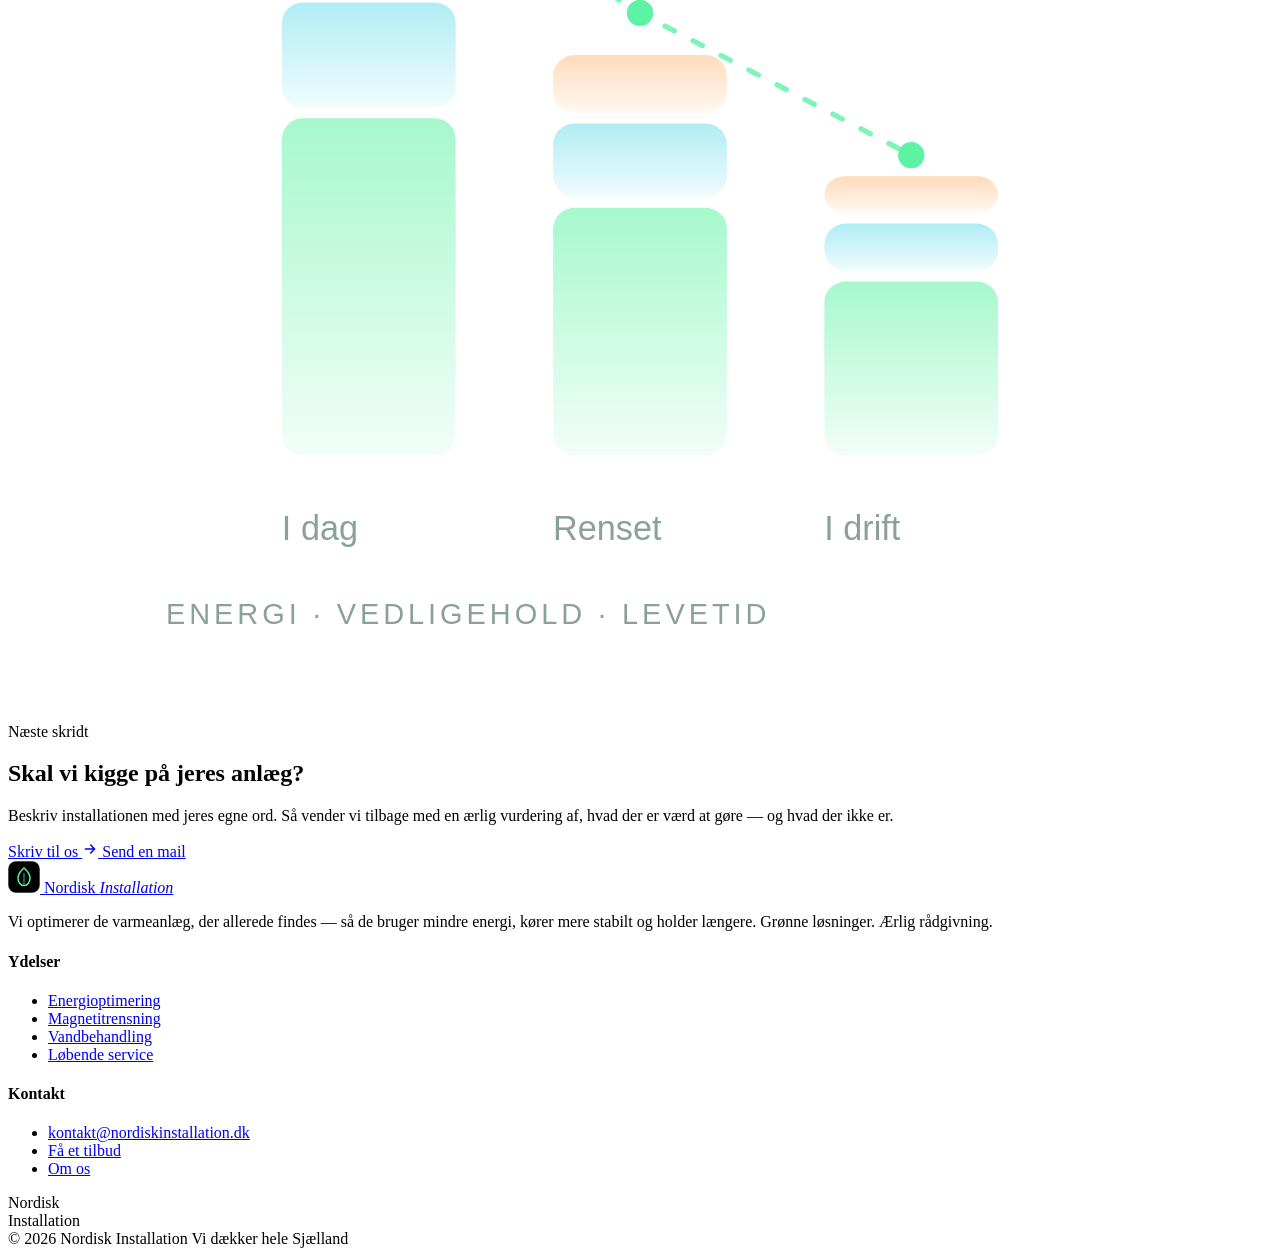
==== commit dc5b58ea: "Ret daekningsomraade til hele Sjaelland og levetid til installationen Sitet sagde "hele Sjaelland me" ====
--- a/public/index.html
+++ b/public/index.html
@@ -91,7 +91,7 @@
               <div class="gauge-bar"><i class="g-aqua" style="width: 58%"></i></div>
             </div>
             <div class="gauge-row">
-              <div class="gauge-row-head"><span>Levetid på kedel eller varmepumpe</span> <b>Op ↑</b></div>
+              <div class="gauge-row-head"><span>Levetid på installationen</span> <b>Op ↑</b></div>
               <div class="gauge-bar"><i class="g-ember" style="width: 86%"></i></div>
             </div>
           </div>
@@ -203,7 +203,7 @@
             </li>
             <li>
               <svg width="18" height="18" viewBox="0 0 24 24" fill="none" stroke="currentColor" stroke-width="2.4" stroke-linecap="round" stroke-linejoin="round" aria-hidden="true"><path d="m4 12 5 5L20 6"/></svg>
-              <span>Længere levetid på kedel eller varmepumpe</span>
+              <span>Længere levetid på installationen</span>
             </li>
             <li>
               <svg width="18" height="18" viewBox="0 0 24 24" fill="none" stroke="currentColor" stroke-width="2.4" stroke-linecap="round" stroke-linejoin="round" aria-hidden="true"><path d="m4 12 5 5L20 6"/></svg>
@@ -287,7 +287,7 @@
           </li>
           <li>
             <b>Sjælland</b>
-            <span>Hele øen, med særligt fokus på Nordsjælland, Vestegnen og Københavnsområdet</span>
+            <span>Vi dækker hele øen — uanset om anlægget står i byen eller langt uden for</span>
           </li>
         </ul>
       </div>
@@ -316,7 +316,7 @@
             </li>
             <li>
               <svg width="18" height="18" viewBox="0 0 24 24" fill="none" stroke="currentColor" stroke-width="2.4" stroke-linecap="round" stroke-linejoin="round" aria-hidden="true"><path d="m4 12 5 5L20 6"/></svg>
-              <span><strong>Levetid</strong> — investeringen i kedel eller varmepumpe holder længere</span>
+              <span><strong>Levetid</strong> — investeringen i installationen holder længere</span>
             </li>
           </ul>
         </div>
@@ -439,7 +439,7 @@
 
       <div class="footer-bottom">
         <span>© 2026 Nordisk Installation</span>
-        <span>Hele Sjælland · Nordsjælland · Vestegnen · København</span>
+        <span>Vi dækker hele Sjælland</span>
       </div>
     </div>
   </footer>
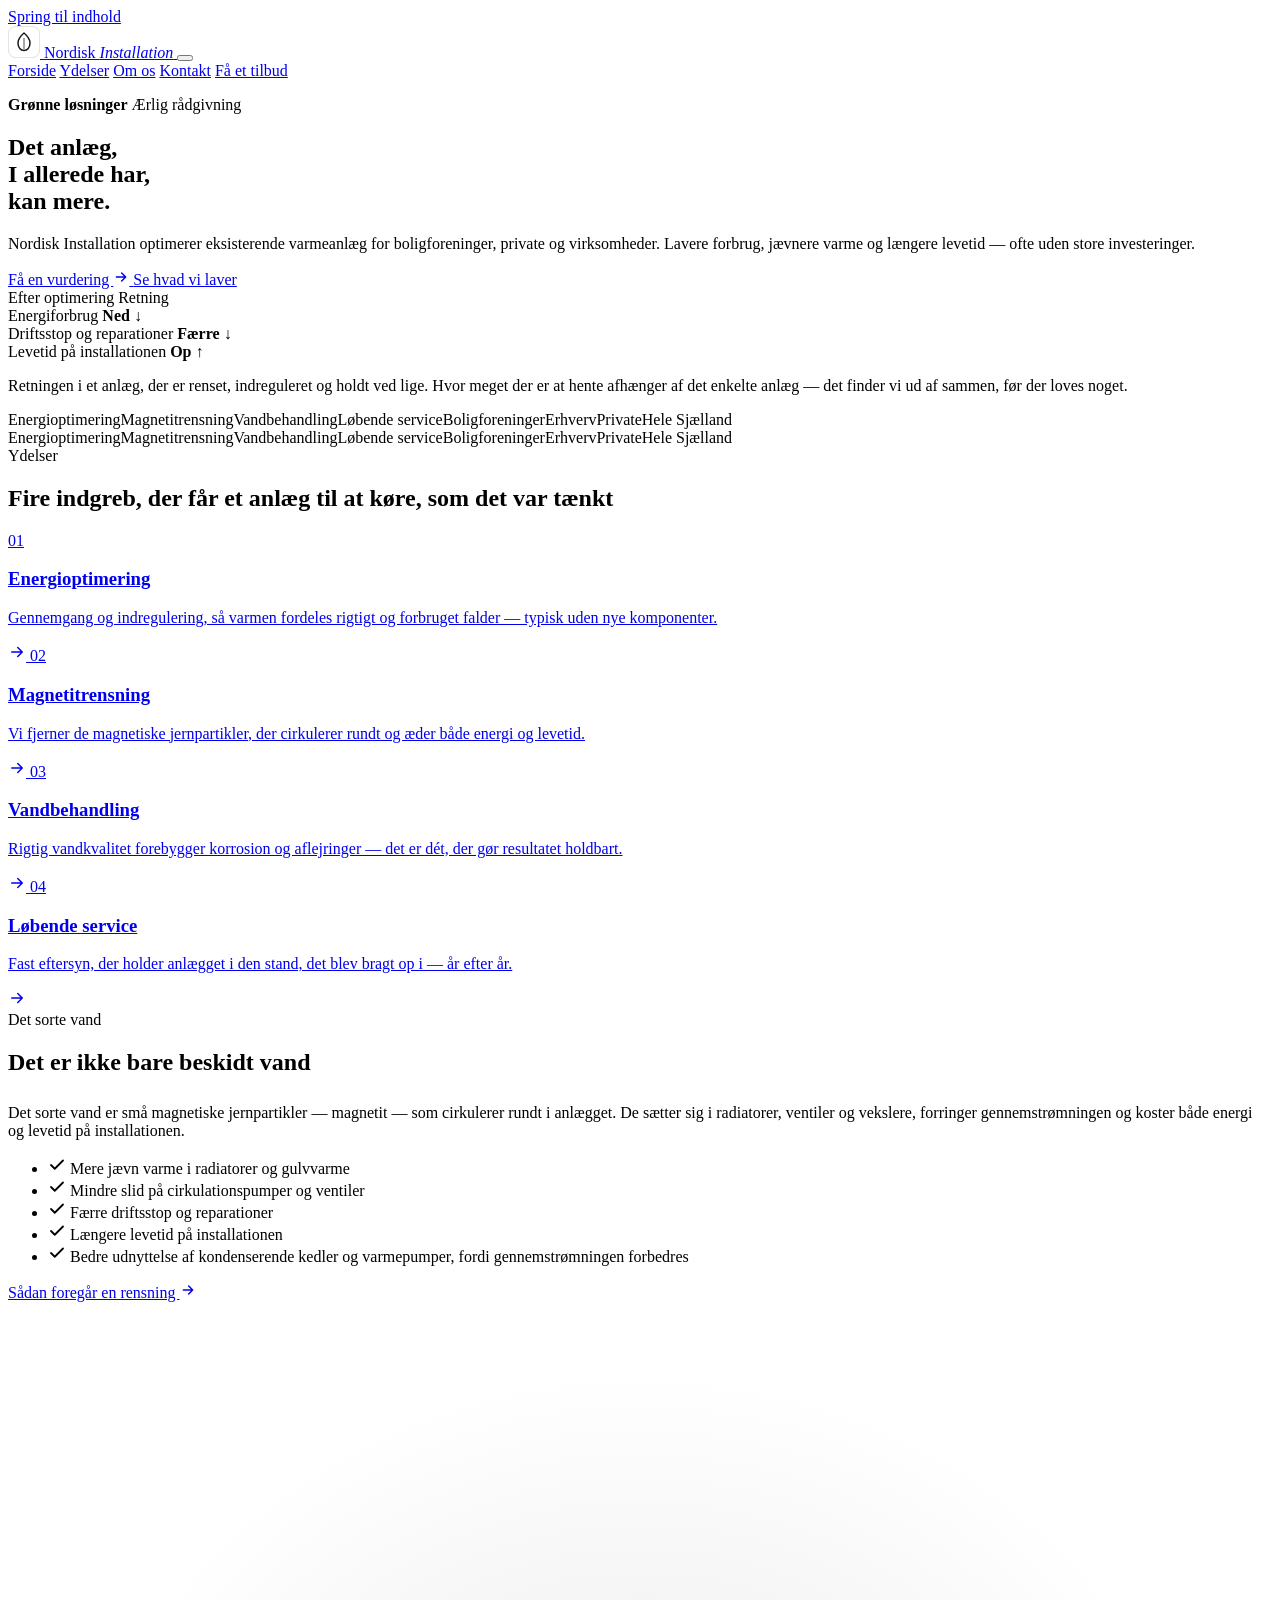
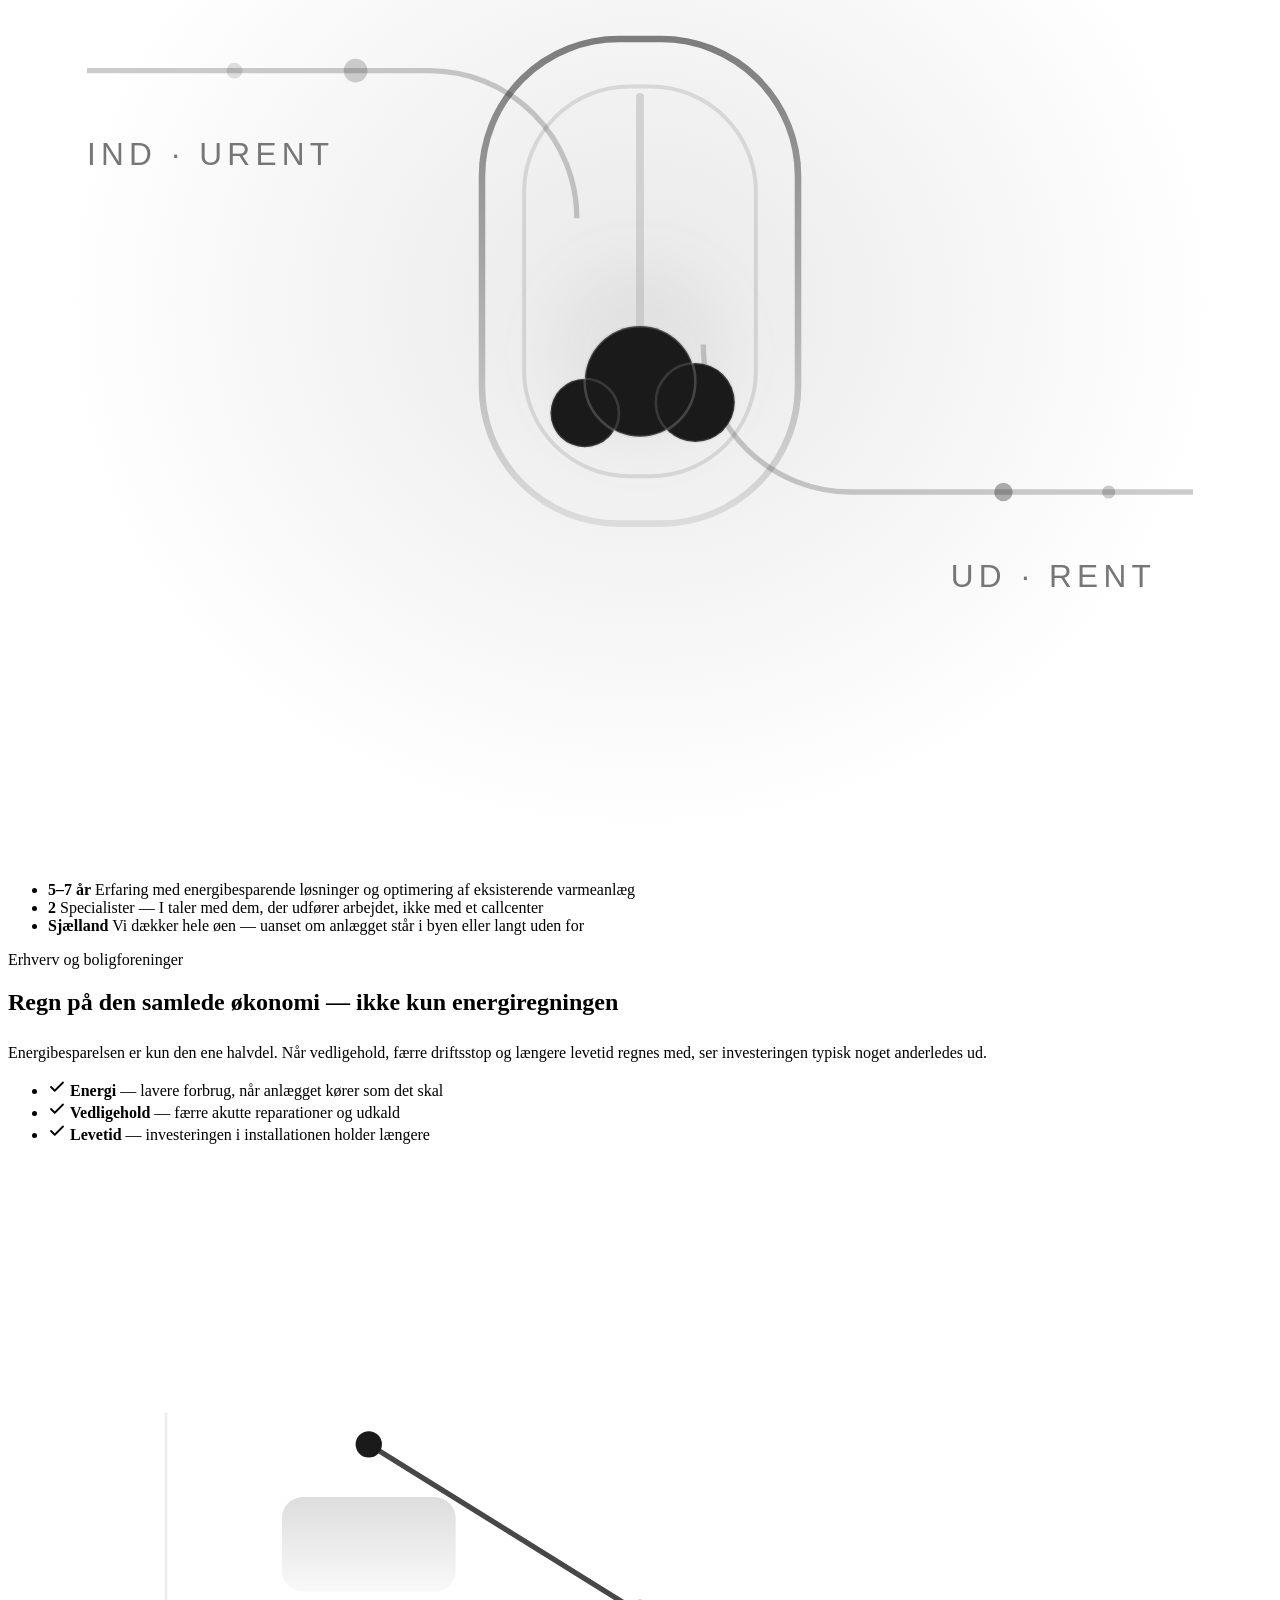
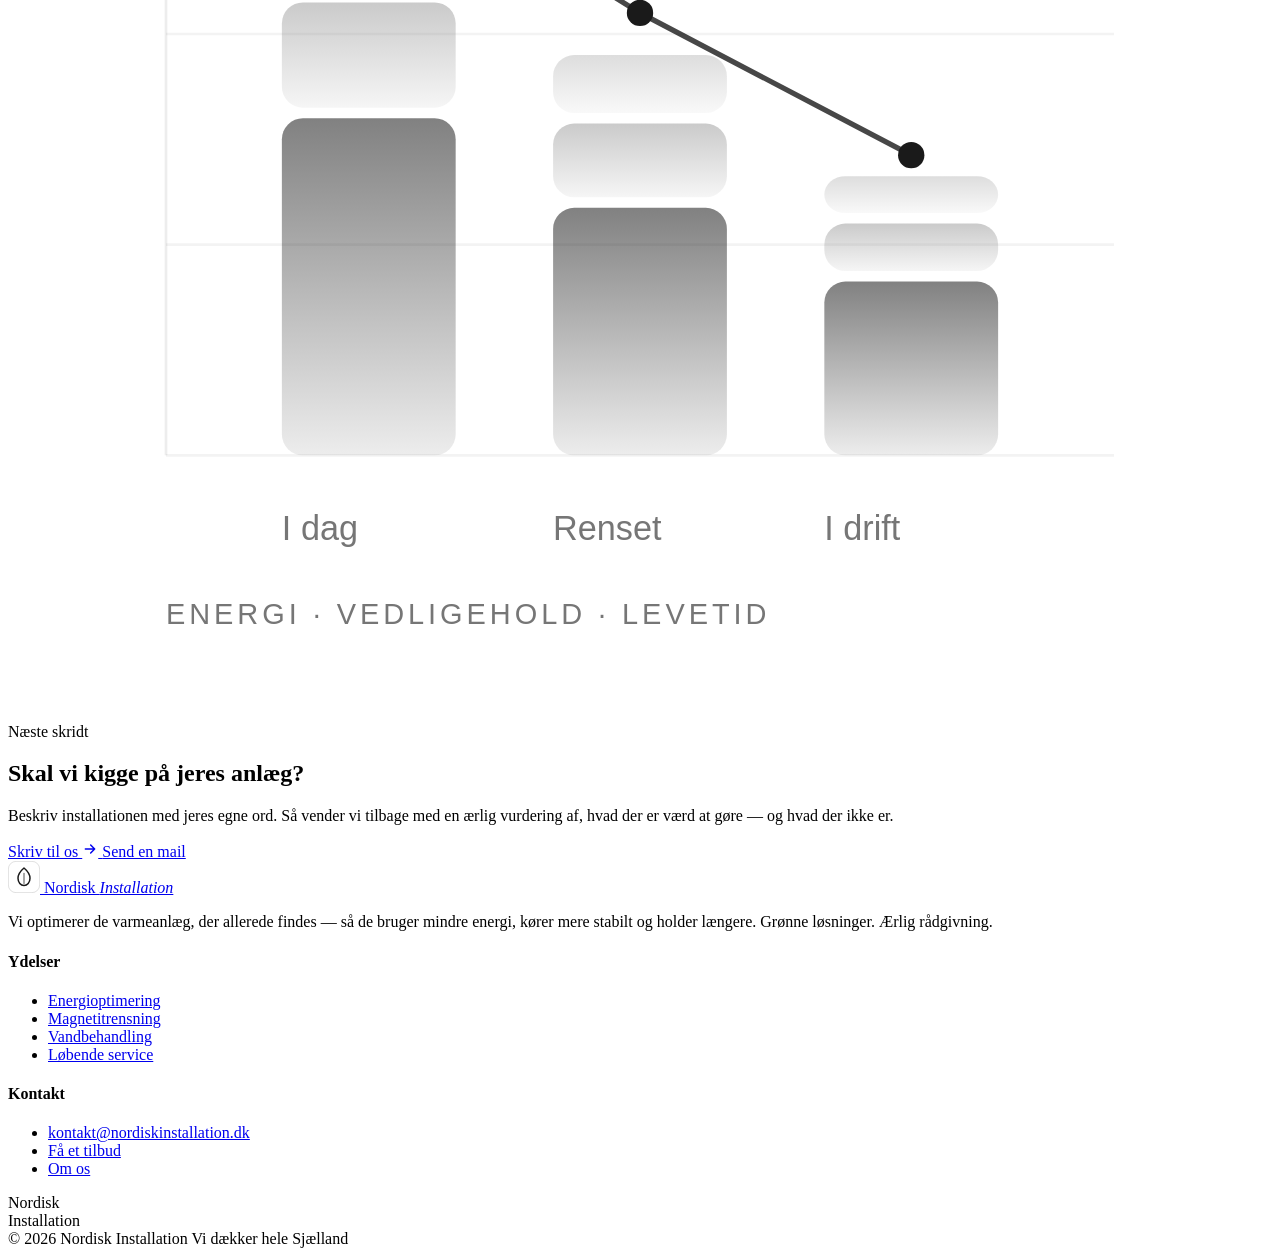
==== commit 5ac1a3fc: "Checkpoint: lyst minimalistisk design med animerede illustrationer Gemmes lokalt inden fuld visuel r" ====
--- a/public/index.html
+++ b/public/index.html
@@ -7,11 +7,10 @@
   <meta name="description" content="Nordisk Installation optimerer eksisterende varmeanlæg for boligforeninger, private og virksomheder. Lavere varmeudgifter og længere levetid — ofte uden store investeringer." />
   <link rel="canonical" href="https://nordiskinstallation.dk/" />
   <link rel="icon" href="/favicon.svg" type="image/svg+xml" />
-  <link rel="preload" href="/assets/fonts/space-grotesk-var.woff2" as="font" type="font/woff2" crossorigin />
   <link rel="preload" href="/assets/fonts/inter-var.woff2" as="font" type="font/woff2" crossorigin />
   <link rel="stylesheet" href="/assets/style.css" />
   <script>document.documentElement.classList.add("js")</script>
-  <meta name="theme-color" content="#040806" />
+  <meta name="theme-color" content="#ffffff" />
   <meta property="og:type" content="website" />
   <meta property="og:locale" content="da_DK" />
   <meta property="og:site_name" content="Nordisk Installation" />
@@ -22,16 +21,14 @@
 <body>
   <a class="skip-link" href="#main">Spring til indhold</a>
   <div class="progress" aria-hidden="true"></div>
-  <div class="aura" aria-hidden="true"><span></span><span></span><span></span></div>
 
   <header class="site-header">
     <div class="container header-inner">
       <a class="logo" href="/" aria-label="Nordisk Installation — forside">
         <svg class="logo-mark" width="32" height="32" viewBox="0 0 64 64" aria-hidden="true" focusable="false">
-          <rect width="64" height="64" rx="16" fill="#5ef2a4" fill-opacity=".1"/>
-          <rect x=".5" y=".5" width="63" height="63" rx="15.5" stroke="#5ef2a4" stroke-opacity=".3"/>
-          <path d="M32 14c7.6 6.4 12 13.2 12 20.5C44 43 38.6 49 32 49s-12-6-12-14.5C20 27.2 24.4 20.4 32 14Z" fill="none" stroke="#5ef2a4" stroke-width="3" stroke-linejoin="round"/>
-          <path d="M32 25v20" stroke="#5ef2a4" stroke-opacity=".5" stroke-width="3" stroke-linecap="round"/>
+          <rect x=".75" y=".75" width="62.5" height="62.5" rx="15.25" fill="none" stroke="#1a1a1a" stroke-opacity=".18" stroke-width="1.5"/>
+          <path d="M32 14c7.6 6.4 12 13.2 12 20.5C44 43 38.6 49 32 49s-12-6-12-14.5C20 27.2 24.4 20.4 32 14Z" fill="none" stroke="#1a1a1a" stroke-width="3" stroke-linejoin="round"/>
+          <path d="M32 25v20" stroke="#1a1a1a" stroke-opacity=".5" stroke-width="3" stroke-linecap="round"/>
         </svg>
         <span>Nordisk <em>Installation</em></span>
       </a>
@@ -222,12 +219,12 @@
           <svg viewBox="0 0 480 440" fill="none" role="presentation">
             <defs>
               <radialGradient id="pull" cx="50%" cy="52%" r="46%">
-                <stop offset="0%" stop-color="#ffb066" stop-opacity=".3"/>
-                <stop offset="100%" stop-color="#ffb066" stop-opacity="0"/>
+                <stop offset="0%" stop-color="#b4b4b4" stop-opacity=".3"/>
+                <stop offset="100%" stop-color="#b4b4b4" stop-opacity="0"/>
               </radialGradient>
               <linearGradient id="tube" x1="0" y1="0" x2="0" y2="1">
-                <stop offset="0%" stop-color="#5ef2a4" stop-opacity=".55"/>
-                <stop offset="100%" stop-color="#5ef2a4" stop-opacity=".1"/>
+                <stop offset="0%" stop-color="#1a1a1a" stop-opacity=".55"/>
+                <stop offset="100%" stop-color="#1a1a1a" stop-opacity=".1"/>
               </linearGradient>
               <filter id="soft" x="-60%" y="-60%" width="220%" height="220%">
                 <feGaussianBlur stdDeviation="9"/>
@@ -237,35 +234,38 @@
             <rect width="480" height="440" fill="url(#pull)"/>
 
             <!-- kredsløbet ind og ud -->
-            <path d="M30 140h130a56 56 0 0 1 56 56v0" stroke="#5ef2a4" stroke-opacity=".22" stroke-width="2"/>
-            <path d="M450 300H320a56 56 0 0 1-56-56v0" stroke="#5ef2a4" stroke-opacity=".22" stroke-width="2"/>
+            <path d="M30 140h130a56 56 0 0 1 56 56v0" stroke="#1a1a1a" stroke-opacity=".22" stroke-width="2"/>
+            <path d="M450 300H320a56 56 0 0 1-56-56v0" stroke="#1a1a1a" stroke-opacity=".22" stroke-width="2"/>
 
             <!-- filterhuset -->
             <rect x="180" y="128" width="120" height="184" rx="52" stroke="url(#tube)" stroke-width="2.5"/>
-            <rect x="196" y="146" width="88" height="148" rx="40" stroke="#5ef2a4" stroke-opacity=".12" stroke-width="1.5"/>
+            <rect x="196" y="146" width="88" height="148" rx="40" stroke="#1a1a1a" stroke-opacity=".12" stroke-width="1.5"/>
 
             <!-- magnetstaven -->
-            <path d="M240 150v92" stroke="#ffb066" stroke-opacity=".5" stroke-width="3" stroke-linecap="round"/>
-            <circle cx="240" cy="248" r="34" fill="#ffb066" fill-opacity=".14" filter="url(#soft)"/>
-
-            <!-- opsamlet magnetit -->
-            <circle cx="240" cy="258" r="21" fill="#030805"/>
-            <circle cx="219" cy="270" r="13" fill="#030805"/>
-            <circle cx="261" cy="266" r="15" fill="#030805"/>
-            <circle cx="240" cy="258" r="21" stroke="#ffb066" stroke-opacity=".28"/>
-            <circle cx="219" cy="270" r="13" stroke="#ffb066" stroke-opacity=".2"/>
-            <circle cx="261" cy="266" r="15" stroke="#ffb066" stroke-opacity=".2"/>
-
-            <!-- partikler på vej ind -->
-            <circle cx="132" cy="140" r="4.5" fill="#ffffff" fill-opacity=".2"/>
-            <circle cx="86"  cy="140" r="3"   fill="#ffffff" fill-opacity=".13"/>
-            <circle cx="378" cy="300" r="3.5" fill="#5ef2a4" fill-opacity=".35"/>
-            <circle cx="418" cy="300" r="2.5" fill="#5ef2a4" fill-opacity=".22"/>
+            <path d="M240 150v92" stroke="#b4b4b4" stroke-opacity=".5" stroke-width="3" stroke-linecap="round"/>
+            <circle class="a-magnet" cx="240" cy="248" r="34" fill="#b4b4b4" fill-opacity=".14" filter="url(#soft)"/>
+
+            <!-- den opsamlede magnetit vokser, efterhånden som den fanges -->
+            <g class="a-catch">
+              <circle cx="240" cy="258" r="21" fill="#1a1a1a"/>
+              <circle cx="219" cy="270" r="13" fill="#1a1a1a"/>
+              <circle cx="261" cy="266" r="15" fill="#1a1a1a"/>
+              <circle cx="240" cy="258" r="21" stroke="#b4b4b4" stroke-opacity=".28"/>
+              <circle cx="219" cy="270" r="13" stroke="#b4b4b4" stroke-opacity=".2"/>
+              <circle cx="261" cy="266" r="15" stroke="#b4b4b4" stroke-opacity=".2"/>
+            </g>
+
+            <!-- urene partikler driver ind fra venstre -->
+            <circle class="a-flow-in"  style="--i:0" cx="132" cy="140" r="4.5" fill="#1a1a1a" fill-opacity=".2"/>
+            <circle class="a-flow-in"  style="--i:1" cx="86"  cy="140" r="3"   fill="#1a1a1a" fill-opacity=".13"/>
+            <!-- rent vand løber ud til højre -->
+            <circle class="a-flow-out" style="--i:0" cx="378" cy="300" r="3.5" fill="#1a1a1a" fill-opacity=".35"/>
+            <circle class="a-flow-out" style="--i:1" cx="418" cy="300" r="2.5" fill="#1a1a1a" fill-opacity=".22"/>
 
             <!-- rent vand ud -->
-            <path d="M264 244h0" stroke="#5ef2a4"/>
-            <text x="30" y="176" fill="#8aa294" font-family="Space Grotesk, sans-serif" font-size="12" letter-spacing="2">IND · URENT</text>
-            <text x="358" y="336" fill="#8aa294" font-family="Space Grotesk, sans-serif" font-size="12" letter-spacing="2">UD · RENT</text>
+            <path d="M264 244h0" stroke="#1a1a1a"/>
+            <text x="30" y="176" fill="#767676" font-family="Inter, sans-serif" font-size="12" letter-spacing="2">IND · URENT</text>
+            <text x="358" y="336" fill="#767676" font-family="Inter, sans-serif" font-size="12" letter-spacing="2">UD · RENT</text>
           </svg>
         </div>
       </div>
@@ -325,47 +325,51 @@
           <svg viewBox="0 0 480 440" fill="none" role="presentation">
             <defs>
               <linearGradient id="b1" x1="0" y1="1" x2="0" y2="0">
-                <stop offset="0%" stop-color="#5ef2a4" stop-opacity=".08"/>
-                <stop offset="100%" stop-color="#5ef2a4" stop-opacity=".55"/>
+                <stop offset="0%" stop-color="#1a1a1a" stop-opacity=".08"/>
+                <stop offset="100%" stop-color="#1a1a1a" stop-opacity=".55"/>
               </linearGradient>
               <linearGradient id="b2" x1="0" y1="1" x2="0" y2="0">
-                <stop offset="0%" stop-color="#4fd6e8" stop-opacity=".08"/>
-                <stop offset="100%" stop-color="#4fd6e8" stop-opacity=".45"/>
+                <stop offset="0%" stop-color="#8a8a8a" stop-opacity=".08"/>
+                <stop offset="100%" stop-color="#8a8a8a" stop-opacity=".45"/>
               </linearGradient>
               <linearGradient id="b3" x1="0" y1="1" x2="0" y2="0">
-                <stop offset="0%" stop-color="#ffb066" stop-opacity=".08"/>
-                <stop offset="100%" stop-color="#ffb066" stop-opacity=".45"/>
+                <stop offset="0%" stop-color="#b4b4b4" stop-opacity=".08"/>
+                <stop offset="100%" stop-color="#b4b4b4" stop-opacity=".45"/>
               </linearGradient>
             </defs>
 
             <!-- gitterlinjer -->
-            <path d="M60 340h360M60 260h360M60 180h360" stroke="#ffffff" stroke-opacity=".05"/>
-            <path d="M60 340V96" stroke="#ffffff" stroke-opacity=".08"/>
-
-            <!-- stablede søjler: energi + vedligehold + levetid -->
-            <rect x="104" y="212" width="66" height="128" rx="8" fill="url(#b1)"/>
-            <rect x="104" y="168" width="66" height="40"  rx="8" fill="url(#b2)"/>
-            <rect x="104" y="128" width="66" height="36"  rx="8" fill="url(#b3)"/>
-
-            <rect x="207" y="246" width="66" height="94" rx="8" fill="url(#b1)"/>
-            <rect x="207" y="214" width="66" height="28" rx="8" fill="url(#b2)"/>
-            <rect x="207" y="188" width="66" height="22" rx="8" fill="url(#b3)"/>
-
-            <rect x="310" y="274" width="66" height="66" rx="8" fill="url(#b1)"/>
-            <rect x="310" y="252" width="66" height="18" rx="8" fill="url(#b2)"/>
-            <rect x="310" y="234" width="66" height="14" rx="8" fill="url(#b3)"/>
-
-            <!-- den faldende samlede omkostning -->
-            <path d="M137 108 240 172l103 54" stroke="#5ef2a4" stroke-width="2" stroke-linecap="round" stroke-dasharray="4 8" stroke-opacity=".8"/>
-            <circle cx="137" cy="108" r="5" fill="#5ef2a4"/>
-            <circle cx="240" cy="172" r="5" fill="#5ef2a4"/>
-            <circle cx="343" cy="226" r="5" fill="#5ef2a4"/>
-
-            <text x="104" y="372" fill="#8aa294" font-family="Space Grotesk, sans-serif" font-size="13">I dag</text>
-            <text x="207" y="372" fill="#8aa294" font-family="Space Grotesk, sans-serif" font-size="13">Renset</text>
-            <text x="310" y="372" fill="#8aa294" font-family="Space Grotesk, sans-serif" font-size="13">I drift</text>
-
-            <text x="60" y="404" fill="#8aa294" font-family="Space Grotesk, sans-serif" font-size="11" letter-spacing="1.5">ENERGI · VEDLIGEHOLD · LEVETID</text>
+            <path d="M60 340h360M60 260h360M60 180h360" stroke="#1a1a1a" stroke-opacity=".05"/>
+            <path d="M60 340V96" stroke="#1a1a1a" stroke-opacity=".08"/>
+
+            <!-- søjlerne rejser sig fra grundlinjen, gruppe for gruppe -->
+            <g class="a-bars" style="--i:0">
+              <rect x="104" y="212" width="66" height="128" rx="8" fill="url(#b1)"/>
+              <rect x="104" y="168" width="66" height="40"  rx="8" fill="url(#b2)"/>
+              <rect x="104" y="128" width="66" height="36"  rx="8" fill="url(#b3)"/>
+            </g>
+            <g class="a-bars" style="--i:1">
+              <rect x="207" y="246" width="66" height="94" rx="8" fill="url(#b1)"/>
+              <rect x="207" y="214" width="66" height="28" rx="8" fill="url(#b2)"/>
+              <rect x="207" y="188" width="66" height="22" rx="8" fill="url(#b3)"/>
+            </g>
+            <g class="a-bars" style="--i:2">
+              <rect x="310" y="274" width="66" height="66" rx="8" fill="url(#b1)"/>
+              <rect x="310" y="252" width="66" height="18" rx="8" fill="url(#b2)"/>
+              <rect x="310" y="234" width="66" height="14" rx="8" fill="url(#b3)"/>
+            </g>
+
+            <!-- den faldende samlede omkostning tegner sig ind -->
+            <path class="a-trend" d="M137 108 240 172l103 54" stroke="#1a1a1a" stroke-width="2" stroke-linecap="round" stroke-opacity=".8"/>
+            <circle class="a-node" style="--i:0" cx="137" cy="108" r="5" fill="#1a1a1a"/>
+            <circle class="a-node" style="--i:1" cx="240" cy="172" r="5" fill="#1a1a1a"/>
+            <circle class="a-node" style="--i:2" cx="343" cy="226" r="5" fill="#1a1a1a"/>
+
+            <text x="104" y="372" fill="#767676" font-family="Inter, sans-serif" font-size="13">I dag</text>
+            <text x="207" y="372" fill="#767676" font-family="Inter, sans-serif" font-size="13">Renset</text>
+            <text x="310" y="372" fill="#767676" font-family="Inter, sans-serif" font-size="13">I drift</text>
+
+            <text x="60" y="404" fill="#767676" font-family="Inter, sans-serif" font-size="11" letter-spacing="1.5">ENERGI · VEDLIGEHOLD · LEVETID</text>
           </svg>
         </div>
       </div>
@@ -402,10 +406,9 @@
         <div>
           <a class="logo" href="/">
             <svg class="logo-mark" width="32" height="32" viewBox="0 0 64 64" aria-hidden="true" focusable="false">
-              <rect width="64" height="64" rx="16" fill="#5ef2a4" fill-opacity=".1"/>
-              <rect x=".5" y=".5" width="63" height="63" rx="15.5" stroke="#5ef2a4" stroke-opacity=".3"/>
-              <path d="M32 14c7.6 6.4 12 13.2 12 20.5C44 43 38.6 49 32 49s-12-6-12-14.5C20 27.2 24.4 20.4 32 14Z" fill="none" stroke="#5ef2a4" stroke-width="3" stroke-linejoin="round"/>
-              <path d="M32 25v20" stroke="#5ef2a4" stroke-opacity=".5" stroke-width="3" stroke-linecap="round"/>
+              <rect x=".75" y=".75" width="62.5" height="62.5" rx="15.25" fill="none" stroke="#1a1a1a" stroke-opacity=".18" stroke-width="1.5"/>
+          <path d="M32 14c7.6 6.4 12 13.2 12 20.5C44 43 38.6 49 32 49s-12-6-12-14.5C20 27.2 24.4 20.4 32 14Z" fill="none" stroke="#1a1a1a" stroke-width="3" stroke-linejoin="round"/>
+              <path d="M32 25v20" stroke="#1a1a1a" stroke-opacity=".5" stroke-width="3" stroke-linecap="round"/>
             </svg>
             <span>Nordisk <em>Installation</em></span>
           </a>
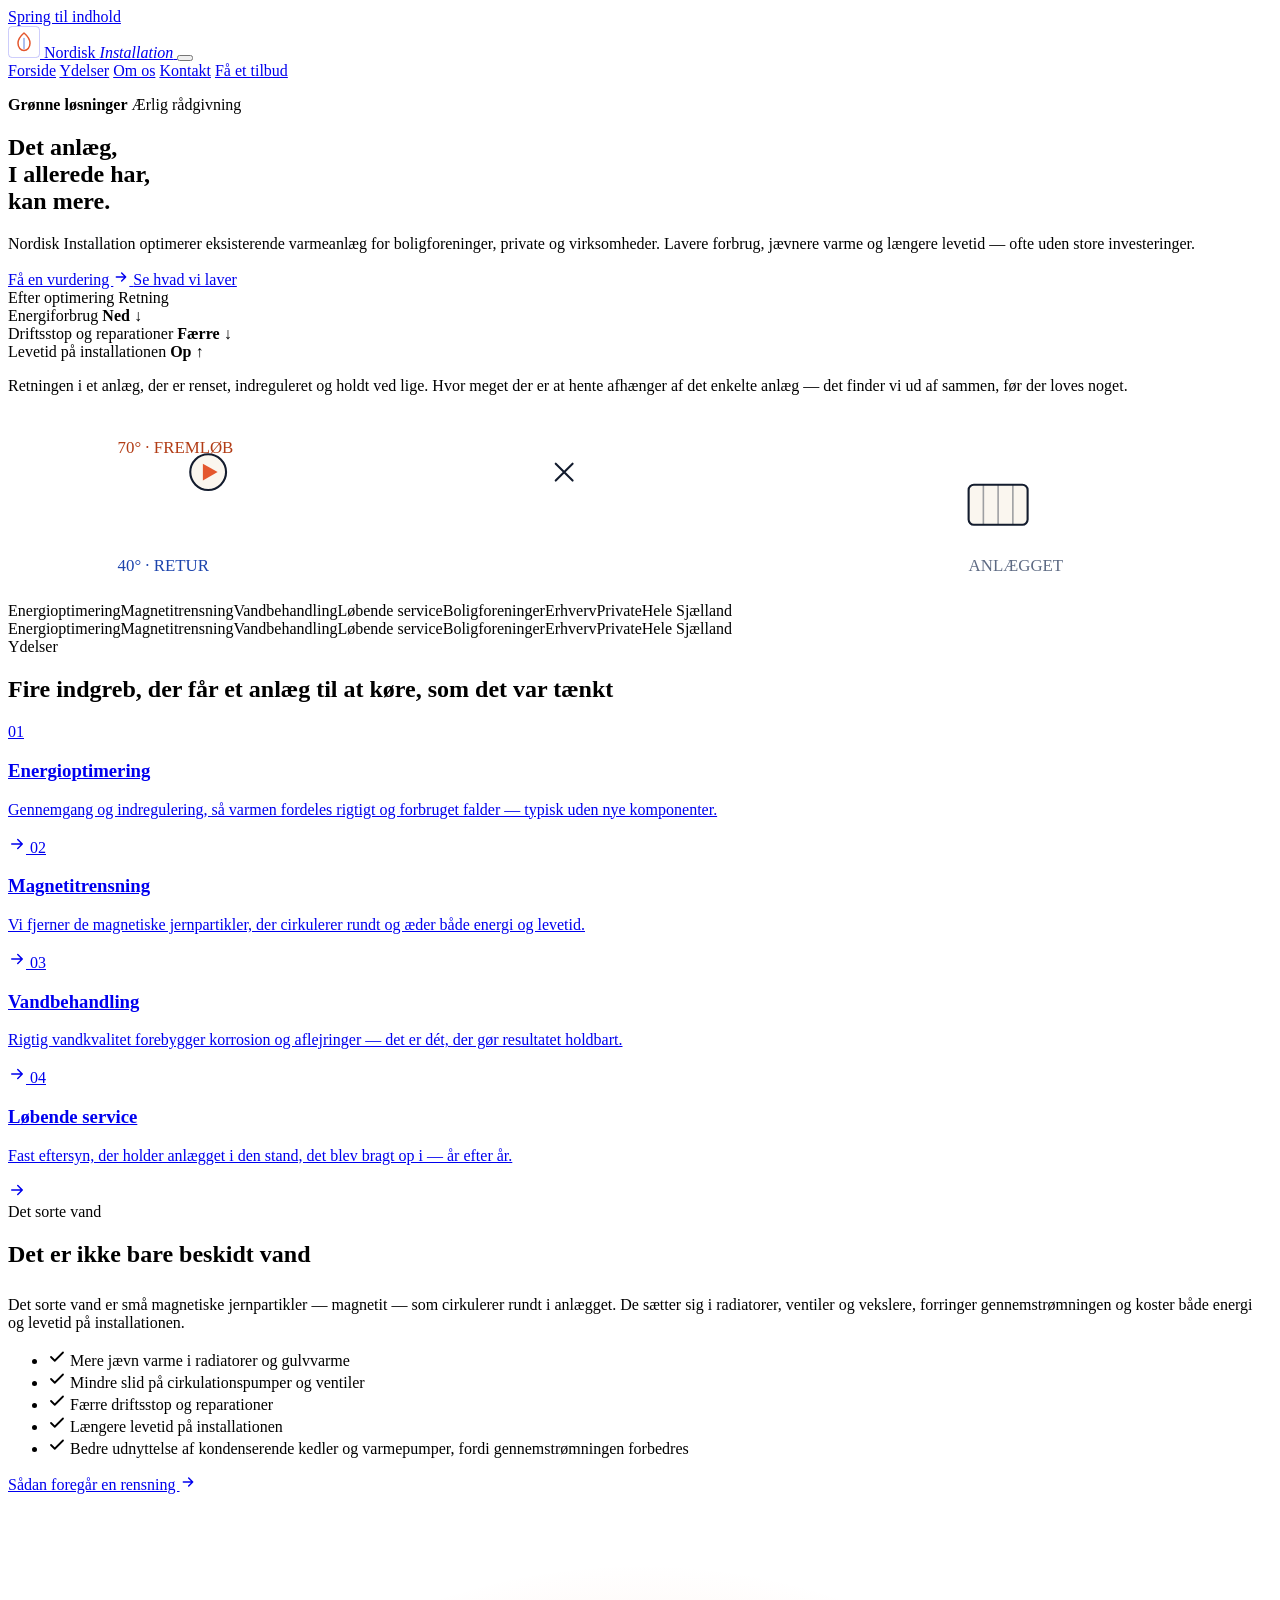
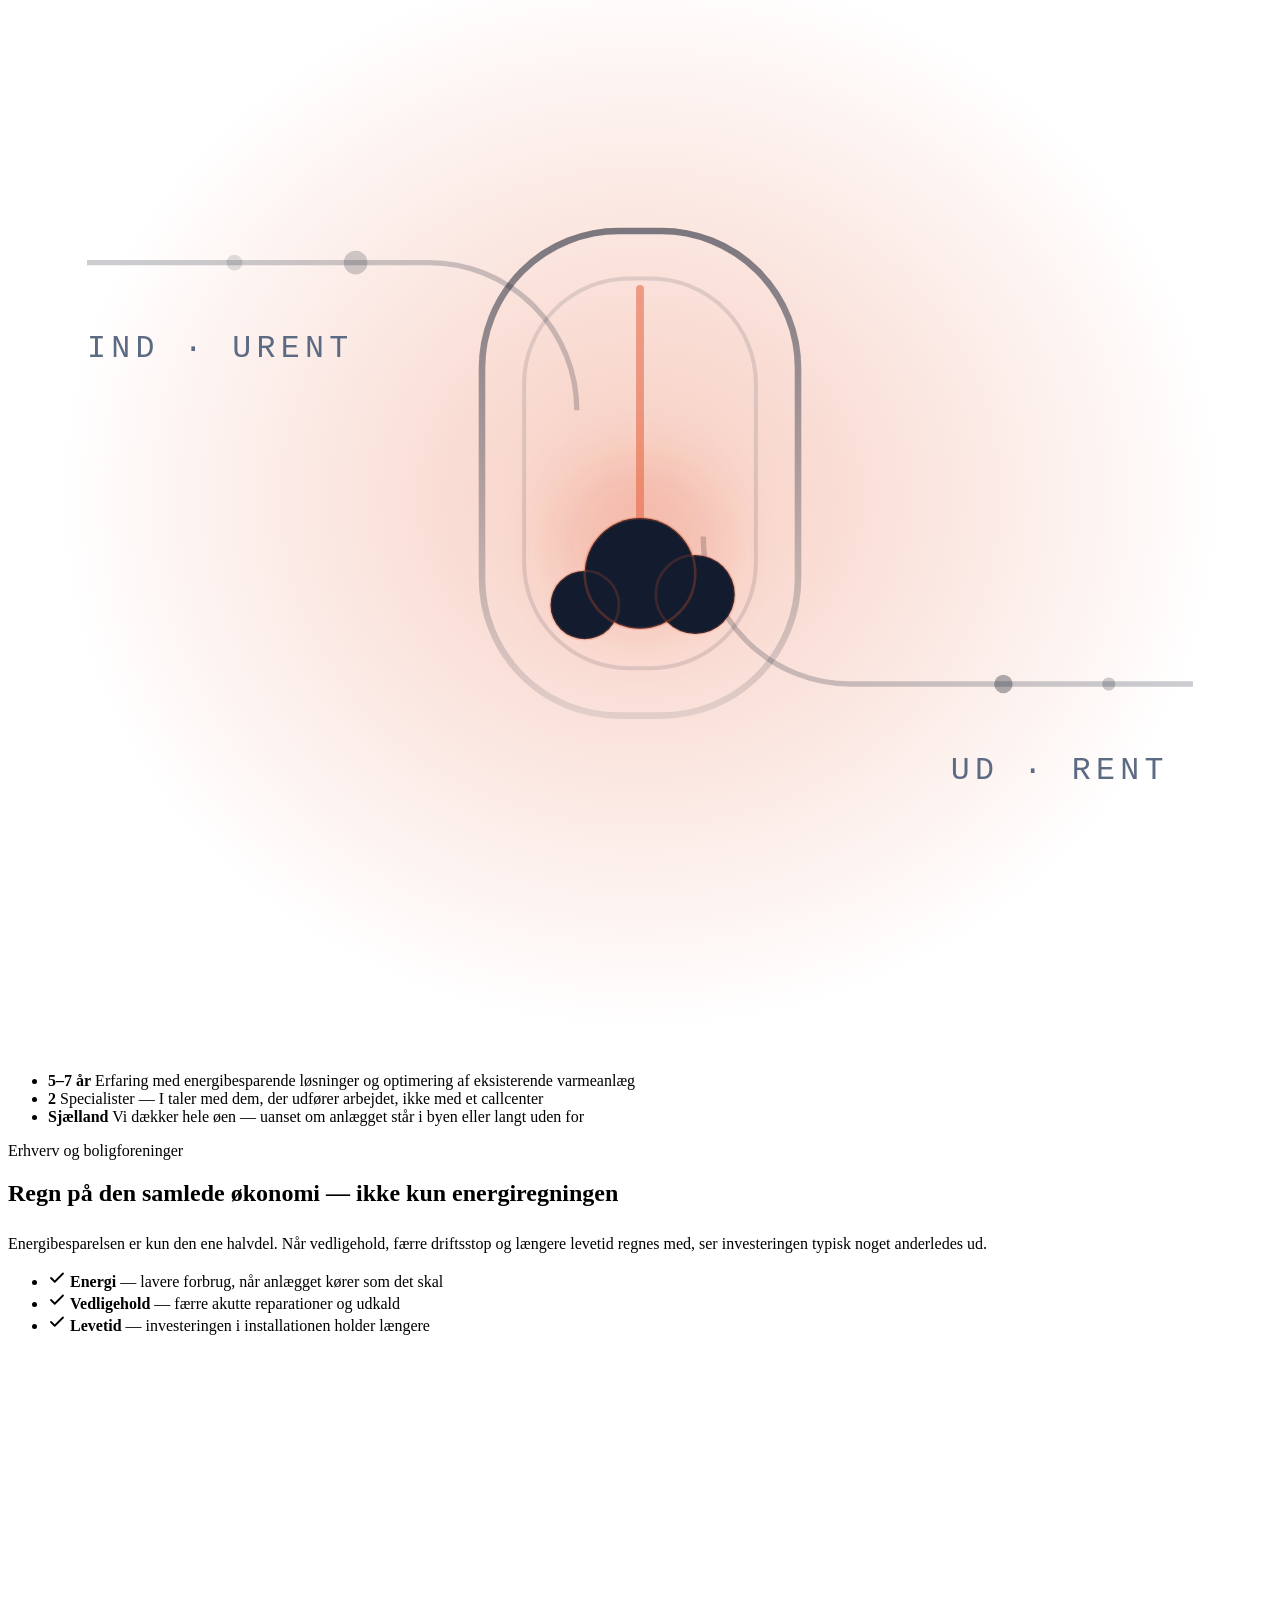
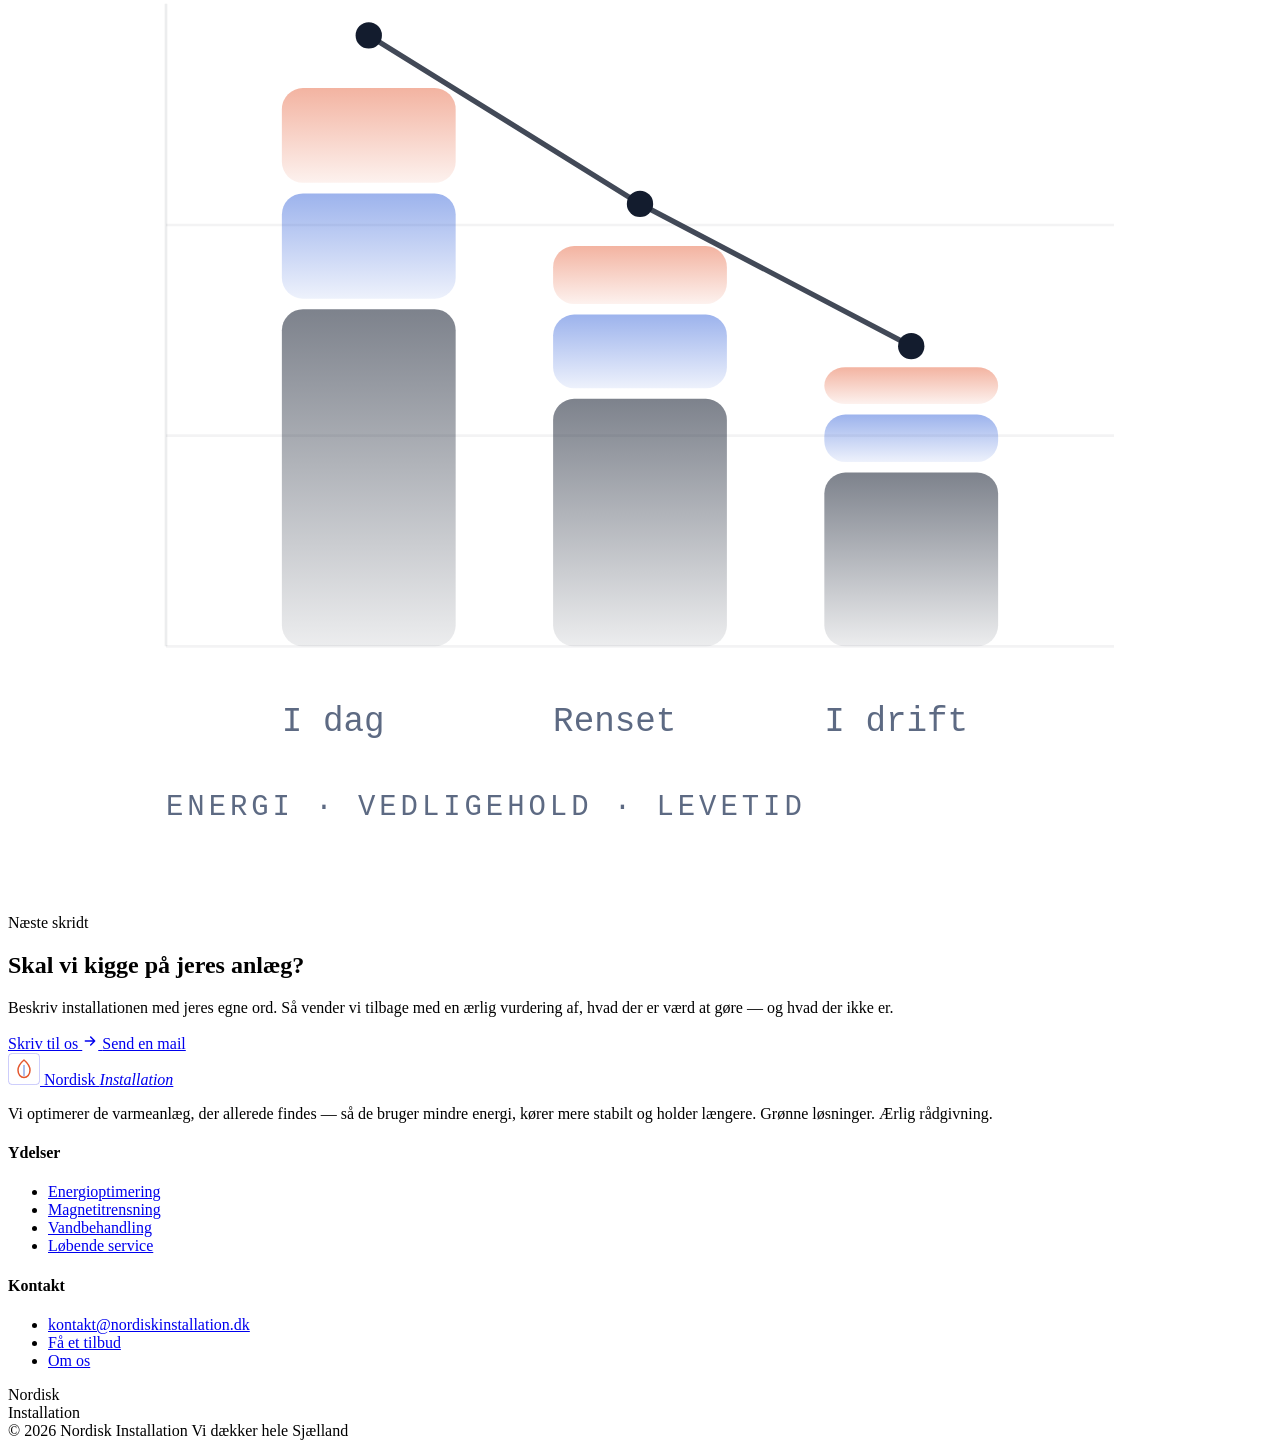
==== commit c4beed87: "Fuld visuel revamp: FREMLOEB/RETUR-designsystem Ny retning hentet fra faget: ethvert dansk varmeanla" ====
--- a/public/index.html
+++ b/public/index.html
@@ -7,10 +7,12 @@
   <meta name="description" content="Nordisk Installation optimerer eksisterende varmeanlæg for boligforeninger, private og virksomheder. Lavere varmeudgifter og længere levetid — ofte uden store investeringer." />
   <link rel="canonical" href="https://nordiskinstallation.dk/" />
   <link rel="icon" href="/favicon.svg" type="image/svg+xml" />
+  <link rel="preload" href="/assets/fonts/bricolage-var.woff2" as="font" type="font/woff2" crossorigin />
   <link rel="preload" href="/assets/fonts/inter-var.woff2" as="font" type="font/woff2" crossorigin />
+  <link rel="preload" href="/assets/fonts/jetbrains-mono-var.woff2" as="font" type="font/woff2" crossorigin />
   <link rel="stylesheet" href="/assets/style.css" />
   <script>document.documentElement.classList.add("js")</script>
-  <meta name="theme-color" content="#ffffff" />
+  <meta name="theme-color" content="#faf6ef" />
   <meta property="og:type" content="website" />
   <meta property="og:locale" content="da_DK" />
   <meta property="og:site_name" content="Nordisk Installation" />
@@ -26,9 +28,9 @@
     <div class="container header-inner">
       <a class="logo" href="/" aria-label="Nordisk Installation — forside">
         <svg class="logo-mark" width="32" height="32" viewBox="0 0 64 64" aria-hidden="true" focusable="false">
-          <rect x=".75" y=".75" width="62.5" height="62.5" rx="15.25" fill="none" stroke="#1a1a1a" stroke-opacity=".18" stroke-width="1.5"/>
-          <path d="M32 14c7.6 6.4 12 13.2 12 20.5C44 43 38.6 49 32 49s-12-6-12-14.5C20 27.2 24.4 20.4 32 14Z" fill="none" stroke="#1a1a1a" stroke-width="3" stroke-linejoin="round"/>
-          <path d="M32 25v20" stroke="#1a1a1a" stroke-opacity=".5" stroke-width="3" stroke-linecap="round"/>
+          <rect x=".75" y=".75" width="62.5" height="62.5" rx="8" fill="none" stroke="currentColor" stroke-opacity=".3" stroke-width="1.5"/>
+          <path d="M32 14c7.6 6.4 12 13.2 12 20.5C44 43 38.6 49 32 49s-12-6-12-14.5C20 27.2 24.4 20.4 32 14Z" fill="none" stroke="#e4572e" stroke-width="3" stroke-linejoin="round"/>
+          <path d="M32 25v20" stroke="#2456d6" stroke-opacity=".5" stroke-width="3" stroke-linecap="round"/>
         </svg>
         <span>Nordisk <em>Installation</em></span>
       </a>
@@ -56,7 +58,7 @@
       <div class="container hero-grid">
         <div class="reveal">
           <p class="hero-flag"><b>Grønne løsninger</b> Ærlig rådgivning</p>
-          <h1 class="d1 fade-text">Det anlæg,<br />I allerede har,<br />kan mere.</h1>
+          <h1 class="d1 fade-text"><span class="hl" style="--i:0">Det anlæg,</span><br /><span class="hl" style="--i:1">I allerede har,</span><br /><span class="hl" style="--i:2">kan mere.</span></h1>
           <p class="lead">
             Nordisk Installation optimerer eksisterende varmeanlæg for boligforeninger,
             private og virksomheder. Lavere forbrug, jævnere varme og længere levetid —
@@ -99,6 +101,35 @@
             ud af sammen, før der loves noget.
           </p>
         </div>
+      </div>
+
+      <!-- Kredsløbet: fremløb i kobber, retur i blåt — flowet kører live -->
+      <div class="container hero-pipes reveal" aria-hidden="true">
+        <svg viewBox="0 0 1200 178" fill="none" role="presentation">
+          <!-- selve røret -->
+          <path class="pipe-base" d="M104 58 H1096 Q1120 58 1120 82 V96 Q1120 120 1096 120 H104 Q80 120 80 96 V82 Q80 58 104 58 Z"/>
+
+          <!-- fremløb: varmt vand mod højre -->
+          <path class="pipe-flow pipe-flow--hot" d="M104 58 H1096"/>
+          <!-- retur: afkølet vand tilbage mod venstre -->
+          <path class="pipe-flow pipe-flow--cold" d="M1096 120 H104"/>
+
+          <!-- pumpen -->
+          <circle cx="190" cy="58" r="17" fill="#faf6ef" stroke="#131c2e" stroke-width="2"/>
+          <path class="a-pump" d="M185 50 L199 58 L185 66 Z" fill="#e4572e"/>
+
+          <!-- ventil på fremløbet -->
+          <path d="M520 50 L536 66 M536 50 L520 66" stroke="#131c2e" stroke-width="2" stroke-linecap="round"/>
+
+          <!-- radiatoren mellem frem og retur -->
+          <rect x="912" y="70" width="56" height="38" rx="5" fill="#faf6ef" stroke="#131c2e" stroke-width="2"/>
+          <path d="M926 70v38M940 70v38M954 70v38" stroke="#131c2e" stroke-opacity=".4" stroke-width="1.5"/>
+
+          <!-- måleannoteringer -->
+          <text class="pipe-label" x="104" y="40" fill="#b23c15">70° · FREMLØB</text>
+          <text class="pipe-label" x="104" y="152" fill="#1c44ad">40° · RETUR</text>
+          <text class="pipe-label" x="912" y="152" fill="#5d6a83">ANLÆGGET</text>
+        </svg>
       </div>
     </section>
 
@@ -219,12 +250,12 @@
           <svg viewBox="0 0 480 440" fill="none" role="presentation">
             <defs>
               <radialGradient id="pull" cx="50%" cy="52%" r="46%">
-                <stop offset="0%" stop-color="#b4b4b4" stop-opacity=".3"/>
-                <stop offset="100%" stop-color="#b4b4b4" stop-opacity="0"/>
+                <stop offset="0%" stop-color="#e4572e" stop-opacity=".3"/>
+                <stop offset="100%" stop-color="#e4572e" stop-opacity="0"/>
               </radialGradient>
               <linearGradient id="tube" x1="0" y1="0" x2="0" y2="1">
-                <stop offset="0%" stop-color="#1a1a1a" stop-opacity=".55"/>
-                <stop offset="100%" stop-color="#1a1a1a" stop-opacity=".1"/>
+                <stop offset="0%" stop-color="#131c2e" stop-opacity=".55"/>
+                <stop offset="100%" stop-color="#131c2e" stop-opacity=".1"/>
               </linearGradient>
               <filter id="soft" x="-60%" y="-60%" width="220%" height="220%">
                 <feGaussianBlur stdDeviation="9"/>
@@ -234,38 +265,38 @@
             <rect width="480" height="440" fill="url(#pull)"/>
 
             <!-- kredsløbet ind og ud -->
-            <path d="M30 140h130a56 56 0 0 1 56 56v0" stroke="#1a1a1a" stroke-opacity=".22" stroke-width="2"/>
-            <path d="M450 300H320a56 56 0 0 1-56-56v0" stroke="#1a1a1a" stroke-opacity=".22" stroke-width="2"/>
+            <path d="M30 140h130a56 56 0 0 1 56 56v0" stroke="#131c2e" stroke-opacity=".22" stroke-width="2"/>
+            <path d="M450 300H320a56 56 0 0 1-56-56v0" stroke="#131c2e" stroke-opacity=".22" stroke-width="2"/>
 
             <!-- filterhuset -->
             <rect x="180" y="128" width="120" height="184" rx="52" stroke="url(#tube)" stroke-width="2.5"/>
-            <rect x="196" y="146" width="88" height="148" rx="40" stroke="#1a1a1a" stroke-opacity=".12" stroke-width="1.5"/>
+            <rect x="196" y="146" width="88" height="148" rx="40" stroke="#131c2e" stroke-opacity=".12" stroke-width="1.5"/>
 
             <!-- magnetstaven -->
-            <path d="M240 150v92" stroke="#b4b4b4" stroke-opacity=".5" stroke-width="3" stroke-linecap="round"/>
-            <circle class="a-magnet" cx="240" cy="248" r="34" fill="#b4b4b4" fill-opacity=".14" filter="url(#soft)"/>
+            <path d="M240 150v92" stroke="#e4572e" stroke-opacity=".5" stroke-width="3" stroke-linecap="round"/>
+            <circle class="a-magnet" cx="240" cy="248" r="34" fill="#e4572e" fill-opacity=".14" filter="url(#soft)"/>
 
             <!-- den opsamlede magnetit vokser, efterhånden som den fanges -->
             <g class="a-catch">
-              <circle cx="240" cy="258" r="21" fill="#1a1a1a"/>
-              <circle cx="219" cy="270" r="13" fill="#1a1a1a"/>
-              <circle cx="261" cy="266" r="15" fill="#1a1a1a"/>
-              <circle cx="240" cy="258" r="21" stroke="#b4b4b4" stroke-opacity=".28"/>
-              <circle cx="219" cy="270" r="13" stroke="#b4b4b4" stroke-opacity=".2"/>
-              <circle cx="261" cy="266" r="15" stroke="#b4b4b4" stroke-opacity=".2"/>
+              <circle cx="240" cy="258" r="21" fill="#131c2e"/>
+              <circle cx="219" cy="270" r="13" fill="#131c2e"/>
+              <circle cx="261" cy="266" r="15" fill="#131c2e"/>
+              <circle cx="240" cy="258" r="21" stroke="#e4572e" stroke-opacity=".28"/>
+              <circle cx="219" cy="270" r="13" stroke="#e4572e" stroke-opacity=".2"/>
+              <circle cx="261" cy="266" r="15" stroke="#e4572e" stroke-opacity=".2"/>
             </g>
 
             <!-- urene partikler driver ind fra venstre -->
-            <circle class="a-flow-in"  style="--i:0" cx="132" cy="140" r="4.5" fill="#1a1a1a" fill-opacity=".2"/>
-            <circle class="a-flow-in"  style="--i:1" cx="86"  cy="140" r="3"   fill="#1a1a1a" fill-opacity=".13"/>
+            <circle class="a-flow-in"  style="--i:0" cx="132" cy="140" r="4.5" fill="#131c2e" fill-opacity=".2"/>
+            <circle class="a-flow-in"  style="--i:1" cx="86"  cy="140" r="3"   fill="#131c2e" fill-opacity=".13"/>
             <!-- rent vand løber ud til højre -->
-            <circle class="a-flow-out" style="--i:0" cx="378" cy="300" r="3.5" fill="#1a1a1a" fill-opacity=".35"/>
-            <circle class="a-flow-out" style="--i:1" cx="418" cy="300" r="2.5" fill="#1a1a1a" fill-opacity=".22"/>
+            <circle class="a-flow-out" style="--i:0" cx="378" cy="300" r="3.5" fill="#131c2e" fill-opacity=".35"/>
+            <circle class="a-flow-out" style="--i:1" cx="418" cy="300" r="2.5" fill="#131c2e" fill-opacity=".22"/>
 
             <!-- rent vand ud -->
-            <path d="M264 244h0" stroke="#1a1a1a"/>
-            <text x="30" y="176" fill="#767676" font-family="Inter, sans-serif" font-size="12" letter-spacing="2">IND · URENT</text>
-            <text x="358" y="336" fill="#767676" font-family="Inter, sans-serif" font-size="12" letter-spacing="2">UD · RENT</text>
+            <path d="M264 244h0" stroke="#131c2e"/>
+            <text x="30" y="176" fill="#5d6a83" font-family="JetBrains Mono, monospace" font-size="12" letter-spacing="2">IND · URENT</text>
+            <text x="358" y="336" fill="#5d6a83" font-family="JetBrains Mono, monospace" font-size="12" letter-spacing="2">UD · RENT</text>
           </svg>
         </div>
       </div>
@@ -325,22 +356,22 @@
           <svg viewBox="0 0 480 440" fill="none" role="presentation">
             <defs>
               <linearGradient id="b1" x1="0" y1="1" x2="0" y2="0">
-                <stop offset="0%" stop-color="#1a1a1a" stop-opacity=".08"/>
-                <stop offset="100%" stop-color="#1a1a1a" stop-opacity=".55"/>
+                <stop offset="0%" stop-color="#131c2e" stop-opacity=".08"/>
+                <stop offset="100%" stop-color="#131c2e" stop-opacity=".55"/>
               </linearGradient>
               <linearGradient id="b2" x1="0" y1="1" x2="0" y2="0">
-                <stop offset="0%" stop-color="#8a8a8a" stop-opacity=".08"/>
-                <stop offset="100%" stop-color="#8a8a8a" stop-opacity=".45"/>
+                <stop offset="0%" stop-color="#2456d6" stop-opacity=".08"/>
+                <stop offset="100%" stop-color="#2456d6" stop-opacity=".45"/>
               </linearGradient>
               <linearGradient id="b3" x1="0" y1="1" x2="0" y2="0">
-                <stop offset="0%" stop-color="#b4b4b4" stop-opacity=".08"/>
-                <stop offset="100%" stop-color="#b4b4b4" stop-opacity=".45"/>
+                <stop offset="0%" stop-color="#e4572e" stop-opacity=".08"/>
+                <stop offset="100%" stop-color="#e4572e" stop-opacity=".45"/>
               </linearGradient>
             </defs>
 
             <!-- gitterlinjer -->
-            <path d="M60 340h360M60 260h360M60 180h360" stroke="#1a1a1a" stroke-opacity=".05"/>
-            <path d="M60 340V96" stroke="#1a1a1a" stroke-opacity=".08"/>
+            <path d="M60 340h360M60 260h360M60 180h360" stroke="#131c2e" stroke-opacity=".05"/>
+            <path d="M60 340V96" stroke="#131c2e" stroke-opacity=".08"/>
 
             <!-- søjlerne rejser sig fra grundlinjen, gruppe for gruppe -->
             <g class="a-bars" style="--i:0">
@@ -360,16 +391,16 @@
             </g>
 
             <!-- den faldende samlede omkostning tegner sig ind -->
-            <path class="a-trend" d="M137 108 240 172l103 54" stroke="#1a1a1a" stroke-width="2" stroke-linecap="round" stroke-opacity=".8"/>
-            <circle class="a-node" style="--i:0" cx="137" cy="108" r="5" fill="#1a1a1a"/>
-            <circle class="a-node" style="--i:1" cx="240" cy="172" r="5" fill="#1a1a1a"/>
-            <circle class="a-node" style="--i:2" cx="343" cy="226" r="5" fill="#1a1a1a"/>
-
-            <text x="104" y="372" fill="#767676" font-family="Inter, sans-serif" font-size="13">I dag</text>
-            <text x="207" y="372" fill="#767676" font-family="Inter, sans-serif" font-size="13">Renset</text>
-            <text x="310" y="372" fill="#767676" font-family="Inter, sans-serif" font-size="13">I drift</text>
-
-            <text x="60" y="404" fill="#767676" font-family="Inter, sans-serif" font-size="11" letter-spacing="1.5">ENERGI · VEDLIGEHOLD · LEVETID</text>
+            <path class="a-trend" d="M137 108 240 172l103 54" stroke="#131c2e" stroke-width="2" stroke-linecap="round" stroke-opacity=".8"/>
+            <circle class="a-node" style="--i:0" cx="137" cy="108" r="5" fill="#131c2e"/>
+            <circle class="a-node" style="--i:1" cx="240" cy="172" r="5" fill="#131c2e"/>
+            <circle class="a-node" style="--i:2" cx="343" cy="226" r="5" fill="#131c2e"/>
+
+            <text x="104" y="372" fill="#5d6a83" font-family="JetBrains Mono, monospace" font-size="13">I dag</text>
+            <text x="207" y="372" fill="#5d6a83" font-family="JetBrains Mono, monospace" font-size="13">Renset</text>
+            <text x="310" y="372" fill="#5d6a83" font-family="JetBrains Mono, monospace" font-size="13">I drift</text>
+
+            <text x="60" y="404" fill="#5d6a83" font-family="JetBrains Mono, monospace" font-size="11" letter-spacing="1.5">ENERGI · VEDLIGEHOLD · LEVETID</text>
           </svg>
         </div>
       </div>
@@ -406,9 +437,9 @@
         <div>
           <a class="logo" href="/">
             <svg class="logo-mark" width="32" height="32" viewBox="0 0 64 64" aria-hidden="true" focusable="false">
-              <rect x=".75" y=".75" width="62.5" height="62.5" rx="15.25" fill="none" stroke="#1a1a1a" stroke-opacity=".18" stroke-width="1.5"/>
-          <path d="M32 14c7.6 6.4 12 13.2 12 20.5C44 43 38.6 49 32 49s-12-6-12-14.5C20 27.2 24.4 20.4 32 14Z" fill="none" stroke="#1a1a1a" stroke-width="3" stroke-linejoin="round"/>
-              <path d="M32 25v20" stroke="#1a1a1a" stroke-opacity=".5" stroke-width="3" stroke-linecap="round"/>
+              <rect x=".75" y=".75" width="62.5" height="62.5" rx="8" fill="none" stroke="currentColor" stroke-opacity=".3" stroke-width="1.5"/>
+          <path d="M32 14c7.6 6.4 12 13.2 12 20.5C44 43 38.6 49 32 49s-12-6-12-14.5C20 27.2 24.4 20.4 32 14Z" fill="none" stroke="#e4572e" stroke-width="3" stroke-linejoin="round"/>
+              <path d="M32 25v20" stroke="#2456d6" stroke-opacity=".5" stroke-width="3" stroke-linecap="round"/>
             </svg>
             <span>Nordisk <em>Installation</em></span>
           </a>
